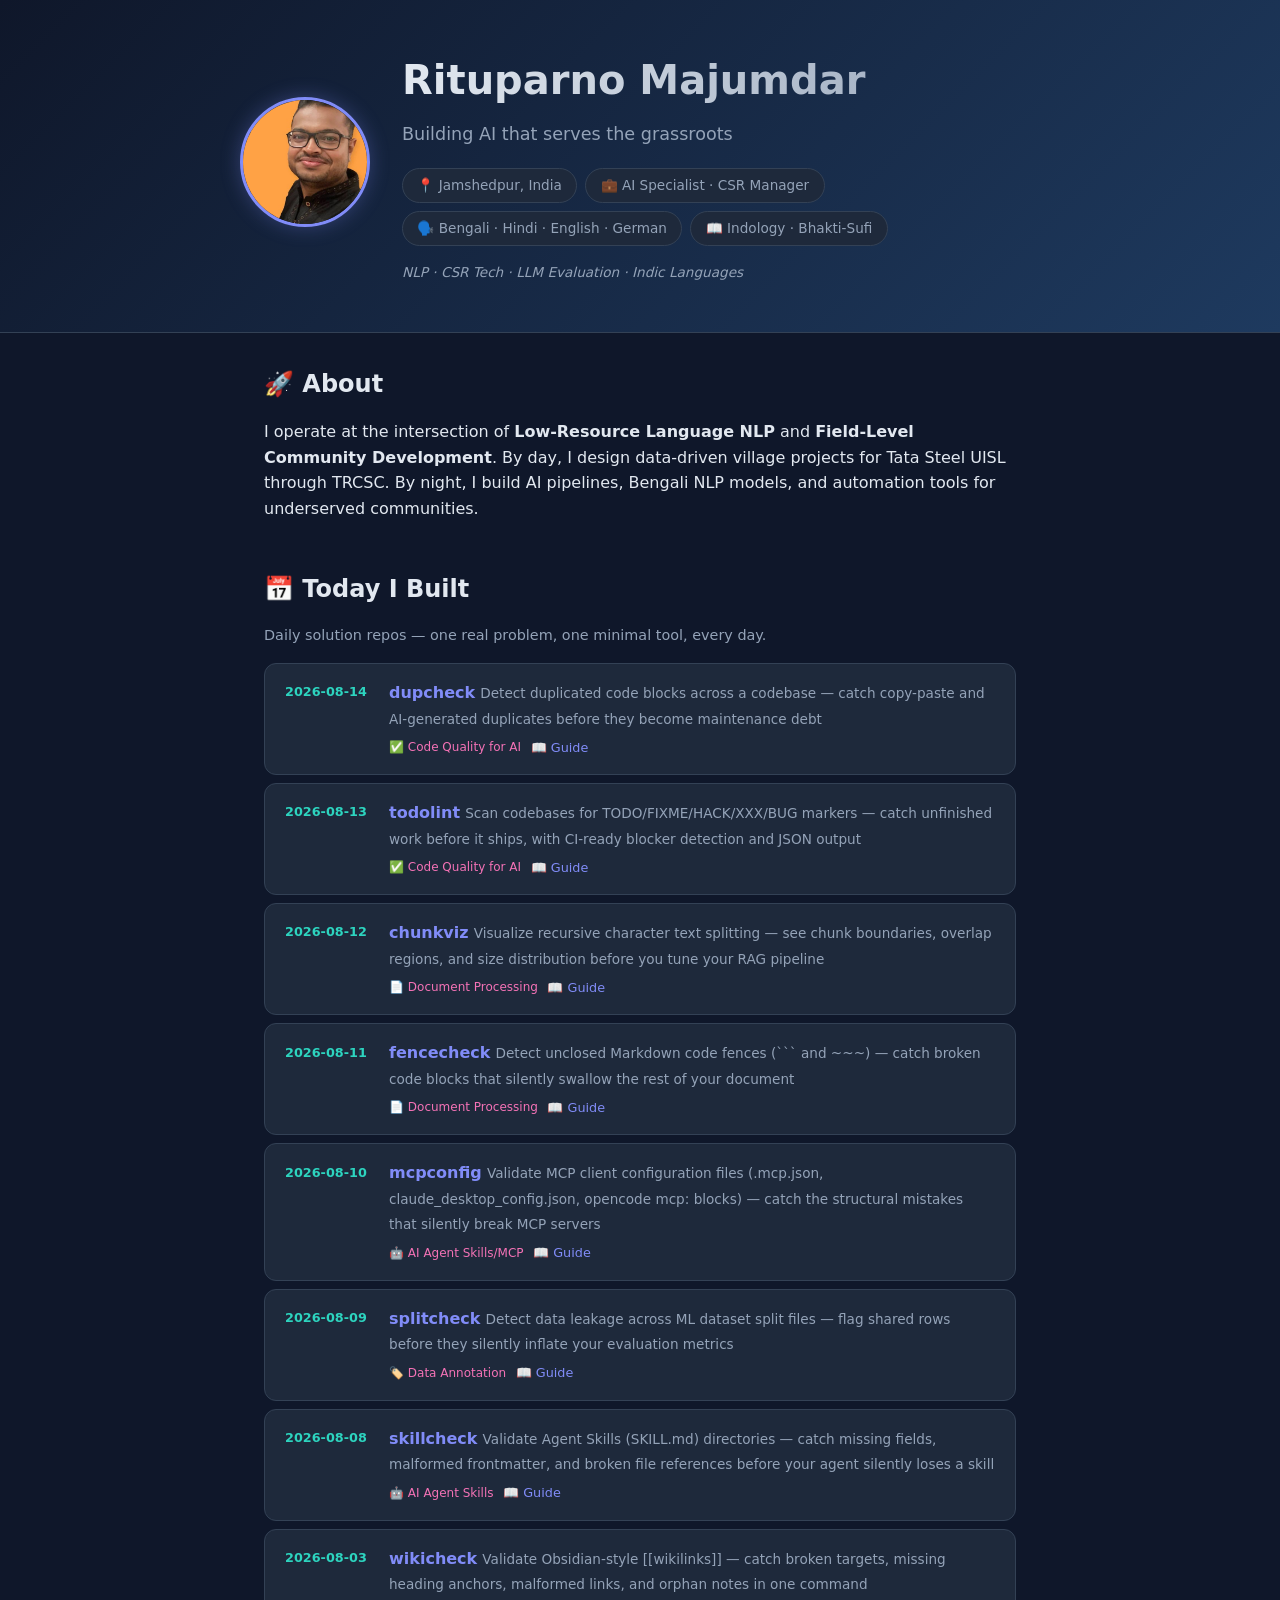
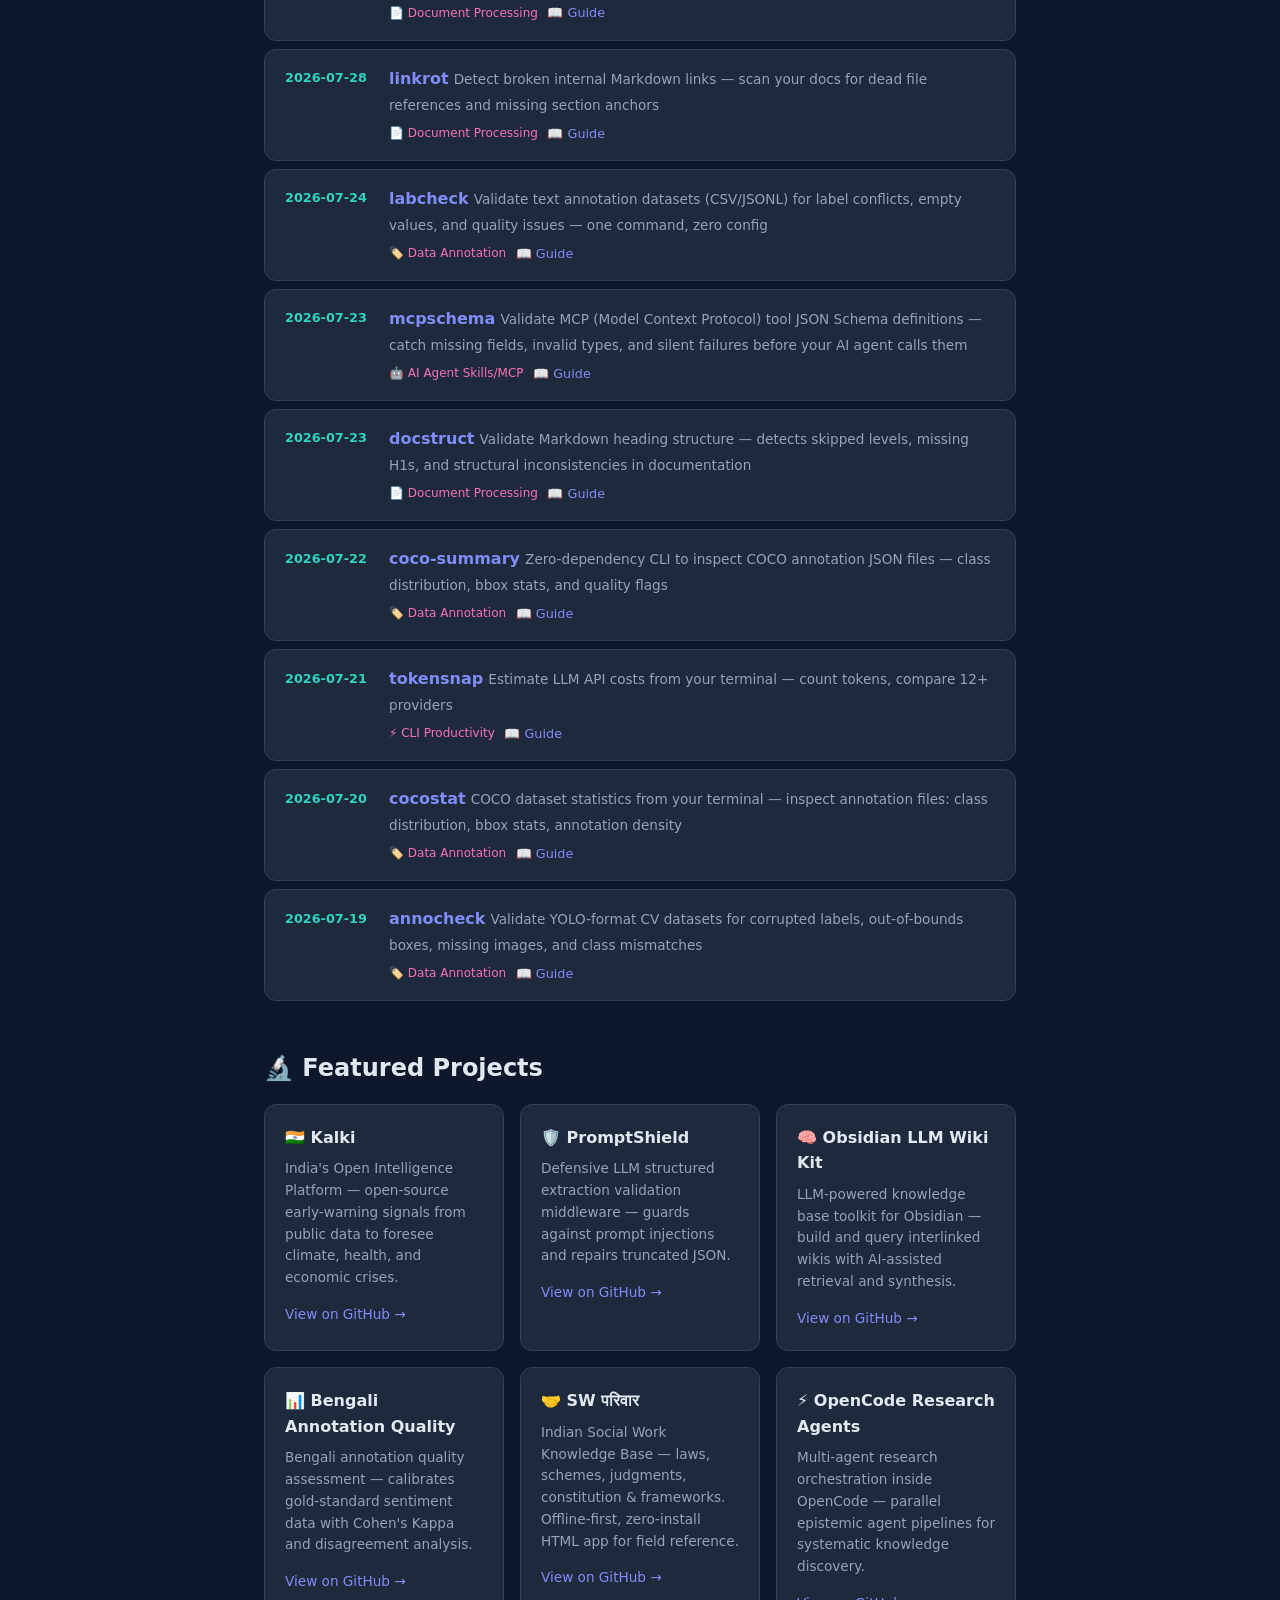
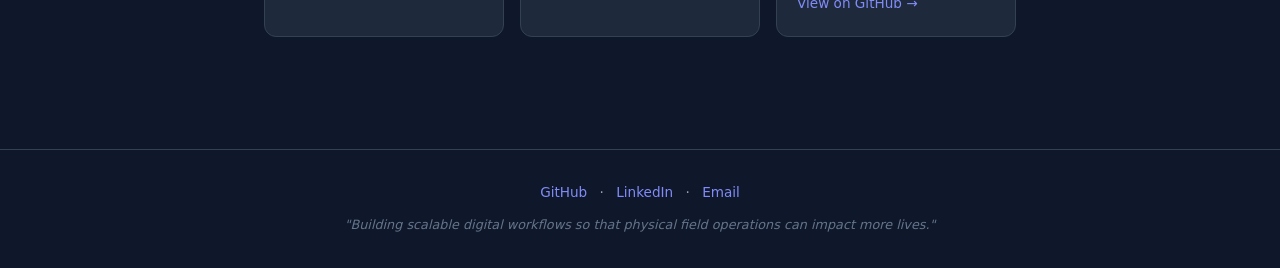
==== index.html @ 68d58a89 "add 2026-08-14 dupcheck build entry + guide" ====
<!DOCTYPE html>
<html lang="en">
<head>
  <meta charset="UTF-8">
  <meta name="viewport" content="width=device-width, initial-scale=1.0">
  <meta name="description" content="Rituparno Majumdar — AI Specialist · CSR Manager · Indologist. Daily build log and project portfolio.">
  <title>Rituparno Majumdar</title>
  <link rel="stylesheet" href="assets/style.css">
  <link rel="icon" href="data:image/svg+xml,<svg xmlns='http://www.w3.org/2000/svg' viewBox='0 0 100 100'><text y='.9em' font-size='90'>🚀</text></svg>">
</head>
<body>
  <header>
    <div class="header-content">
      <div class="header-photo">
        <img src="assets/photo.jpg" alt="Rituparno Majumdar" class="profile-photo">
      </div>
      <div class="header-text">
        <h1>Rituparno Majumdar</h1>
        <p class="tagline">Building AI that serves the grassroots</p>
        <div class="chips">
          <span class="chip">📍 Jamshedpur, India</span>
          <span class="chip">💼 AI Specialist · CSR Manager</span>
          <span class="chip">🗣️ Bengali · Hindi · English · German</span>
          <span class="chip">📖 Indology · Bhakti-Sufi</span>
        </div>
        <div class="domains">
          NLP · CSR Tech · LLM Evaluation · Indic Languages
        </div>
      </div>
    </div>
  </header>

  <main>
    <section id="about">
      <h2>🚀 About</h2>
      <p>
        I operate at the intersection of <strong>Low-Resource Language NLP</strong> and
        <strong>Field-Level Community Development</strong>. By day, I design data-driven
        village projects for Tata Steel UISL through TRCSC. By night, I build AI pipelines,
        Bengali NLP models, and automation tools for underserved communities.
      </p>
    </section>

    <section id="build-log">
      <h2>📅 Today I Built</h2>
      <p class="section-desc">Daily solution repos — one real problem, one minimal tool, every day.</p>
      <div class="build-list">
        <!-- BUILD_ENTRIES_START -->
        <div class="build-item">
          <div class="build-date">2026-08-14</div>
          <div class="build-info">
            <a href="https://github.com/Rituparno-Majumdar/dupcheck" class="build-name" target="_blank" rel="noopener">dupcheck</a>
            <span class="build-desc">Detect duplicated code blocks across a codebase — catch copy-paste and AI-generated duplicates before they become maintenance debt</span>
            <div class="build-links">
              <span class="domain-tag">✅ Code Quality for AI</span>
              <a href="../guides/dupcheck-guide.md" class="guide-link">📖 Guide</a>
            </div>
          </div>
        </div>
        <div class="build-item">
          <div class="build-date">2026-08-13</div>
          <div class="build-info">
            <a href="https://github.com/Rituparno-Majumdar/todolint" class="build-name" target="_blank" rel="noopener">todolint</a>
            <span class="build-desc">Scan codebases for TODO/FIXME/HACK/XXX/BUG markers — catch unfinished work before it ships, with CI-ready blocker detection and JSON output</span>
            <div class="build-links">
              <span class="domain-tag">✅ Code Quality for AI</span>
              <a href="../guides/todolint-guide.md" class="guide-link">📖 Guide</a>
            </div>
          </div>
        </div>
        <div class="build-item">
          <div class="build-date">2026-08-12</div>
          <div class="build-info">
            <a href="https://github.com/Rituparno-Majumdar/chunkviz" class="build-name" target="_blank" rel="noopener">chunkviz</a>
            <span class="build-desc">Visualize recursive character text splitting — see chunk boundaries, overlap regions, and size distribution before you tune your RAG pipeline</span>
            <div class="build-links">
              <span class="domain-tag">📄 Document Processing</span>
              <a href="../guides/chunkviz-guide.md" class="guide-link">📖 Guide</a>
            </div>
          </div>
        </div>
        <div class="build-item">
          <div class="build-date">2026-08-11</div>
          <div class="build-info">
            <a href="https://github.com/Rituparno-Majumdar/fencecheck" class="build-name" target="_blank" rel="noopener">fencecheck</a>
            <span class="build-desc">Detect unclosed Markdown code fences (``` and ~~~) — catch broken code blocks that silently swallow the rest of your document</span>
            <div class="build-links">
              <span class="domain-tag">📄 Document Processing</span>
              <a href="../guides/fencecheck-guide.md" class="guide-link">📖 Guide</a>
            </div>
          </div>
        </div>
        <div class="build-item">
          <div class="build-date">2026-08-10</div>
          <div class="build-info">
            <a href="https://github.com/Rituparno-Majumdar/mcpconfig" class="build-name" target="_blank" rel="noopener">mcpconfig</a>
            <span class="build-desc">Validate MCP client configuration files (.mcp.json, claude_desktop_config.json, opencode mcp: blocks) — catch the structural mistakes that silently break MCP servers</span>
            <div class="build-links">
              <span class="domain-tag">🤖 AI Agent Skills/MCP</span>
              <a href="../guides/mcpconfig-guide.md" class="guide-link">📖 Guide</a>
            </div>
          </div>
        </div>
        <div class="build-item">
          <div class="build-date">2026-08-09</div>
          <div class="build-info">
            <a href="https://github.com/Rituparno-Majumdar/splitcheck" class="build-name" target="_blank" rel="noopener">splitcheck</a>
            <span class="build-desc">Detect data leakage across ML dataset split files — flag shared rows before they silently inflate your evaluation metrics</span>
            <div class="build-links">
              <span class="domain-tag">🏷️ Data Annotation</span>
              <a href="../guides/splitcheck-guide.md" class="guide-link">📖 Guide</a>
            </div>
          </div>
        </div>
        <div class="build-item">
          <div class="build-date">2026-08-08</div>
          <div class="build-info">
            <a href="https://github.com/Rituparno-Majumdar/skillcheck" class="build-name" target="_blank" rel="noopener">skillcheck</a>
            <span class="build-desc">Validate Agent Skills (SKILL.md) directories — catch missing fields, malformed frontmatter, and broken file references before your agent silently loses a skill</span>
            <div class="build-links">
              <span class="domain-tag">🤖 AI Agent Skills</span>
              <a href="../guides/skillcheck-guide.md" class="guide-link">📖 Guide</a>
            </div>
          </div>
        </div>
        <div class="build-item">
          <div class="build-date">2026-08-03</div>
          <div class="build-info">
            <a href="https://github.com/Rituparno-Majumdar/wikicheck" class="build-name" target="_blank" rel="noopener">wikicheck</a>
            <span class="build-desc">Validate Obsidian-style [[wikilinks]] — catch broken targets, missing heading anchors, malformed links, and orphan notes in one command</span>
            <div class="build-links">
              <span class="domain-tag">📄 Document Processing</span>
              <a href="../guides/wikicheck-guide.md" class="guide-link">📖 Guide</a>
            </div>
          </div>
        </div>
        <div class="build-item">
          <div class="build-date">2026-07-28</div>
          <div class="build-info">
            <a href="https://github.com/Rituparno-Majumdar/linkrot" class="build-name" target="_blank" rel="noopener">linkrot</a>
            <span class="build-desc">Detect broken internal Markdown links — scan your docs for dead file references and missing section anchors</span>
            <div class="build-links">
              <span class="domain-tag">📄 Document Processing</span>
              <a href="../guides/linkrot-guide.md" class="guide-link">📖 Guide</a>
            </div>
          </div>
        </div>
        <div class="build-item">
          <div class="build-date">2026-07-24</div>
          <div class="build-info">
            <a href="https://github.com/Rituparno-Majumdar/labcheck" class="build-name" target="_blank" rel="noopener">labcheck</a>
            <span class="build-desc">Validate text annotation datasets (CSV/JSONL) for label conflicts, empty values, and quality issues — one command, zero config</span>
            <div class="build-links">
              <span class="domain-tag">🏷️ Data Annotation</span>
              <a href="../guides/labcheck-guide.md" class="guide-link">📖 Guide</a>
            </div>
          </div>
        </div>
        <div class="build-item">
          <div class="build-date">2026-07-23</div>
          <div class="build-info">
            <a href="https://github.com/Rituparno-Majumdar/mcpschema" class="build-name" target="_blank" rel="noopener">mcpschema</a>
            <span class="build-desc">Validate MCP (Model Context Protocol) tool JSON Schema definitions — catch missing fields, invalid types, and silent failures before your AI agent calls them</span>
            <div class="build-links">
              <span class="domain-tag">🤖 AI Agent Skills/MCP</span>
              <a href="../guides/mcpschema-guide.md" class="guide-link">📖 Guide</a>
            </div>
          </div>
        </div>
        <div class="build-item">
          <div class="build-date">2026-07-23</div>
          <div class="build-info">
            <a href="https://github.com/Rituparno-Majumdar/docstruct" class="build-name" target="_blank" rel="noopener">docstruct</a>
            <span class="build-desc">Validate Markdown heading structure — detects skipped levels, missing H1s, and structural inconsistencies in documentation</span>
            <div class="build-links">
              <span class="domain-tag">📄 Document Processing</span>
              <a href="../guides/docstruct-guide.md" class="guide-link">📖 Guide</a>
            </div>
          </div>
        </div>
        <div class="build-item">
          <div class="build-date">2026-07-22</div>
          <div class="build-info">
            <a href="https://github.com/Rituparno-Majumdar/coco-summary" class="build-name" target="_blank" rel="noopener">coco-summary</a>
            <span class="build-desc">Zero-dependency CLI to inspect COCO annotation JSON files — class distribution, bbox stats, and quality flags</span>
            <div class="build-links">
              <span class="domain-tag">🏷️ Data Annotation</span>
              <a href="../guides/coco-summary-guide.md" class="guide-link">📖 Guide</a>
            </div>
          </div>
        </div>
        <div class="build-item">
          <div class="build-date">2026-07-21</div>
          <div class="build-info">
            <a href="https://github.com/Rituparno-Majumdar/tokensnap" class="build-name" target="_blank" rel="noopener">tokensnap</a>
            <span class="build-desc">Estimate LLM API costs from your terminal — count tokens, compare 12+ providers</span>
            <div class="build-links">
              <span class="domain-tag">⚡ CLI Productivity</span>
              <a href="../guides/tokensnap-guide.md" class="guide-link">📖 Guide</a>
            </div>
          </div>
        </div>
        <div class="build-item">
          <div class="build-date">2026-07-20</div>
          <div class="build-info">
            <a href="https://github.com/Rituparno-Majumdar/cocostat" class="build-name" target="_blank" rel="noopener">cocostat</a>
            <span class="build-desc">COCO dataset statistics from your terminal — inspect annotation files: class distribution, bbox stats, annotation density</span>
            <div class="build-links">
              <span class="domain-tag">🏷️ Data Annotation</span>
              <a href="../guides/cocostat-guide.md" class="guide-link">📖 Guide</a>
            </div>
          </div>
        </div>
        <div class="build-item">
          <div class="build-date">2026-07-19</div>
          <div class="build-info">
            <a href="https://github.com/Rituparno-Majumdar/annocheck" class="build-name" target="_blank" rel="noopener">annocheck</a>
            <span class="build-desc">Validate YOLO-format CV datasets for corrupted labels, out-of-bounds boxes, missing images, and class mismatches</span>
            <div class="build-links">
              <span class="domain-tag">🏷️ Data Annotation</span>
              <a href="../guides/annocheck-guide.md" class="guide-link">📖 Guide</a>
            </div>
          </div>
        </div>
        <!-- BUILD_ENTRIES_END -->
      </div>
    </section>

    <section id="featured">
      <h2>🔬 Featured Projects</h2>
      <div class="project-grid">
        <div class="project-card">
          <h3>🇮🇳 Kalki</h3>
          <p>India's Open Intelligence Platform — open-source early-warning signals from public data to foresee climate, health, and economic crises.</p>
          <a href="https://github.com/Rituparno-Majumdar/kalki" target="_blank">View on GitHub →</a>
        </div>
        <div class="project-card">
          <h3>🛡️ PromptShield</h3>
          <p>Defensive LLM structured extraction validation middleware — guards against prompt injections and repairs truncated JSON.</p>
          <a href="https://github.com/Rituparno-Majumdar/promptshield" target="_blank">View on GitHub →</a>
        </div>
        <div class="project-card">
          <h3>🧠 Obsidian LLM Wiki Kit</h3>
          <p>LLM-powered knowledge base toolkit for Obsidian — build and query interlinked wikis with AI-assisted retrieval and synthesis.</p>
          <a href="https://github.com/Rituparno-Majumdar/obsidian-llm-wiki-kit" target="_blank">View on GitHub →</a>
        </div>
        <div class="project-card">
          <h3>📊 Bengali Annotation Quality</h3>
          <p>Bengali annotation quality assessment — calibrates gold-standard sentiment data with Cohen's Kappa and disagreement analysis.</p>
          <a href="https://github.com/Rituparno-Majumdar/bengali-annotation-quality" target="_blank">View on GitHub →</a>
        </div>
        <div class="project-card">
          <h3>🤝 SW परिवार</h3>
          <p>Indian Social Work Knowledge Base — laws, schemes, judgments, constitution & frameworks. Offline-first, zero-install HTML app for field reference.</p>
          <a href="https://github.com/Rituparno-Majumdar/sw-parivar" target="_blank">View on GitHub →</a>
        </div>
        <div class="project-card">
          <h3>⚡ OpenCode Research Agents</h3>
          <p>Multi-agent research orchestration inside OpenCode — parallel epistemic agent pipelines for systematic knowledge discovery.</p>
          <a href="https://github.com/Rituparno-Majumdar/opencode-research-agents" target="_blank">View on GitHub →</a>
        </div>
      </div>
    </section>
  </main>

  <footer>
    <p>
      <a href="https://github.com/Rituparno-Majumdar">GitHub</a> ·
      <a href="https://linkedin.com/in/rituparno">LinkedIn</a> ·
      <a href="mailto:majumdarrituparno@gmail.com">Email</a>
    </p>
    <p class="footer-quote"><em>"Building scalable digital workflows so that physical field operations can impact more lives."</em></p>
  </footer>
</body>
</html>
---- assets/style.css ----
/* ── Reset & Base ── */
*, *::before, *::after { box-sizing: border-box; margin: 0; padding: 0; }

:root {
  --bg: #0f172a;
  --surface: #1e293b;
  --surface-hover: #263548;
  --border: #334155;
  --text: #e2e8f0;
  --text-muted: #94a3b8;
  --accent: #818cf8;
  --accent2: #2dd4bf;
  --accent3: #f472b6;
  --radius: 12px;
}

html { scroll-behavior: smooth; }
body {
  font-family: -apple-system, BlinkMacSystemFont, 'Segoe UI', system-ui, sans-serif;
  background: var(--bg);
  color: var(--text);
  line-height: 1.6;
  min-height: 100vh;
}

a { color: var(--accent); text-decoration: none; }
a:hover { color: var(--accent2); }

/* ── Header ── */
header {
  background: linear-gradient(135deg, #0f172a 0%, #1e3a5f 100%);
  border-bottom: 1px solid var(--border);
  padding: 3rem 1.5rem;
}
.header-content {
  max-width: 800px;
  margin: 0 auto;
  display: flex;
  align-items: center;
  gap: 2rem;
}
.header-photo { flex-shrink: 0; }
.profile-photo {
  width: 130px;
  height: 130px;
  border-radius: 50%;
  object-fit: cover;
  border: 3px solid var(--accent);
  box-shadow: 0 0 20px rgba(129, 140, 248, 0.3);
}
.header-text { flex: 1; }
header h1 {
  font-size: 2.5rem;
  font-weight: 700;
  background: linear-gradient(90deg, #e2e8f0, #94a3b8);
  -webkit-background-clip: text;
  -webkit-text-fill-color: transparent;
  background-clip: text;
  margin-bottom: 0.5rem;
}
.tagline { font-size: 1.1rem; color: var(--text-muted); margin-bottom: 1.25rem; }

.chips { display: flex; flex-wrap: wrap; gap: 0.5rem; margin-bottom: 1rem; }
.chip {
  background: var(--surface);
  border: 1px solid var(--border);
  border-radius: 999px;
  padding: 0.35rem 0.9rem;
  font-size: 0.85rem;
  color: var(--text-muted);
}
.domains {
  font-size: 0.85rem;
  color: var(--text-muted);
  font-style: italic;
}

/* ── Main ── */
main { max-width: 800px; margin: 0 auto; padding: 2rem 1.5rem 4rem; }

section { margin-bottom: 3rem; }
section h2 { font-size: 1.5rem; margin-bottom: 1rem; }

.section-desc { color: var(--text-muted); font-size: 0.9rem; margin-bottom: 1rem; }

/* ── Build Log ── */
.build-list { display: flex; flex-direction: column; gap: 0.5rem; }

.build-item {
  display: flex;
  gap: 1rem;
  padding: 1rem 1.25rem;
  background: var(--surface);
  border: 1px solid var(--border);
  border-radius: var(--radius);
  transition: border-color 0.2s, background 0.2s;
}
.build-item:hover { border-color: var(--accent); background: var(--surface-hover); }

.build-date {
  min-width: 5.5rem;
  font-size: 0.8rem;
  font-weight: 600;
  color: var(--accent2);
  padding-top: 0.15rem;
}
.build-info { flex: 1; }
.build-name { font-size: 1rem; font-weight: 600; }
.build-desc { font-size: 0.85rem; color: var(--text-muted); margin-top: 0.15rem; }
.build-links { margin-top: 0.4rem; display: flex; gap: 0.6rem; align-items: center; }
.domain-tag { font-size: 0.75rem; color: var(--accent3); }
.guide-link { font-size: 0.8rem; color: var(--accent); }
.guide-link:hover { color: var(--accent2); }

/* ── Featured Projects ── */
.project-grid {
  display: grid;
  grid-template-columns: repeat(auto-fill, minmax(220px, 1fr));
  gap: 1rem;
}
.project-card {
  background: var(--surface);
  border: 1px solid var(--border);
  border-radius: var(--radius);
  padding: 1.25rem;
  transition: border-color 0.2s, transform 0.2s;
}
.project-card:hover { border-color: var(--accent); transform: translateY(-2px); }
.project-card h3 { font-size: 1rem; margin-bottom: 0.5rem; }
.project-card p { font-size: 0.85rem; color: var(--text-muted); margin-bottom: 0.75rem; }
.project-card a { font-size: 0.85rem; font-weight: 500; }

/* ── Footer ── */
footer {
  text-align: center;
  padding: 2rem 1.5rem;
  border-top: 1px solid var(--border);
  color: var(--text-muted);
  font-size: 0.85rem;
}
footer a { margin: 0 0.5rem; }
.footer-quote { margin-top: 0.75rem; font-size: 0.8rem; color: #64748b; }

/* ── Responsive ── */
@media (max-width: 600px) {
  header { padding: 2rem 1rem; }
  .header-content { flex-direction: column; text-align: center; gap: 1rem; }
  .profile-photo { width: 100px; height: 100px; }
  header h1 { font-size: 1.75rem; }
  .chips { justify-content: center; }
  .build-item { flex-direction: column; gap: 0.25rem; }
  .build-date { min-width: unset; }
}
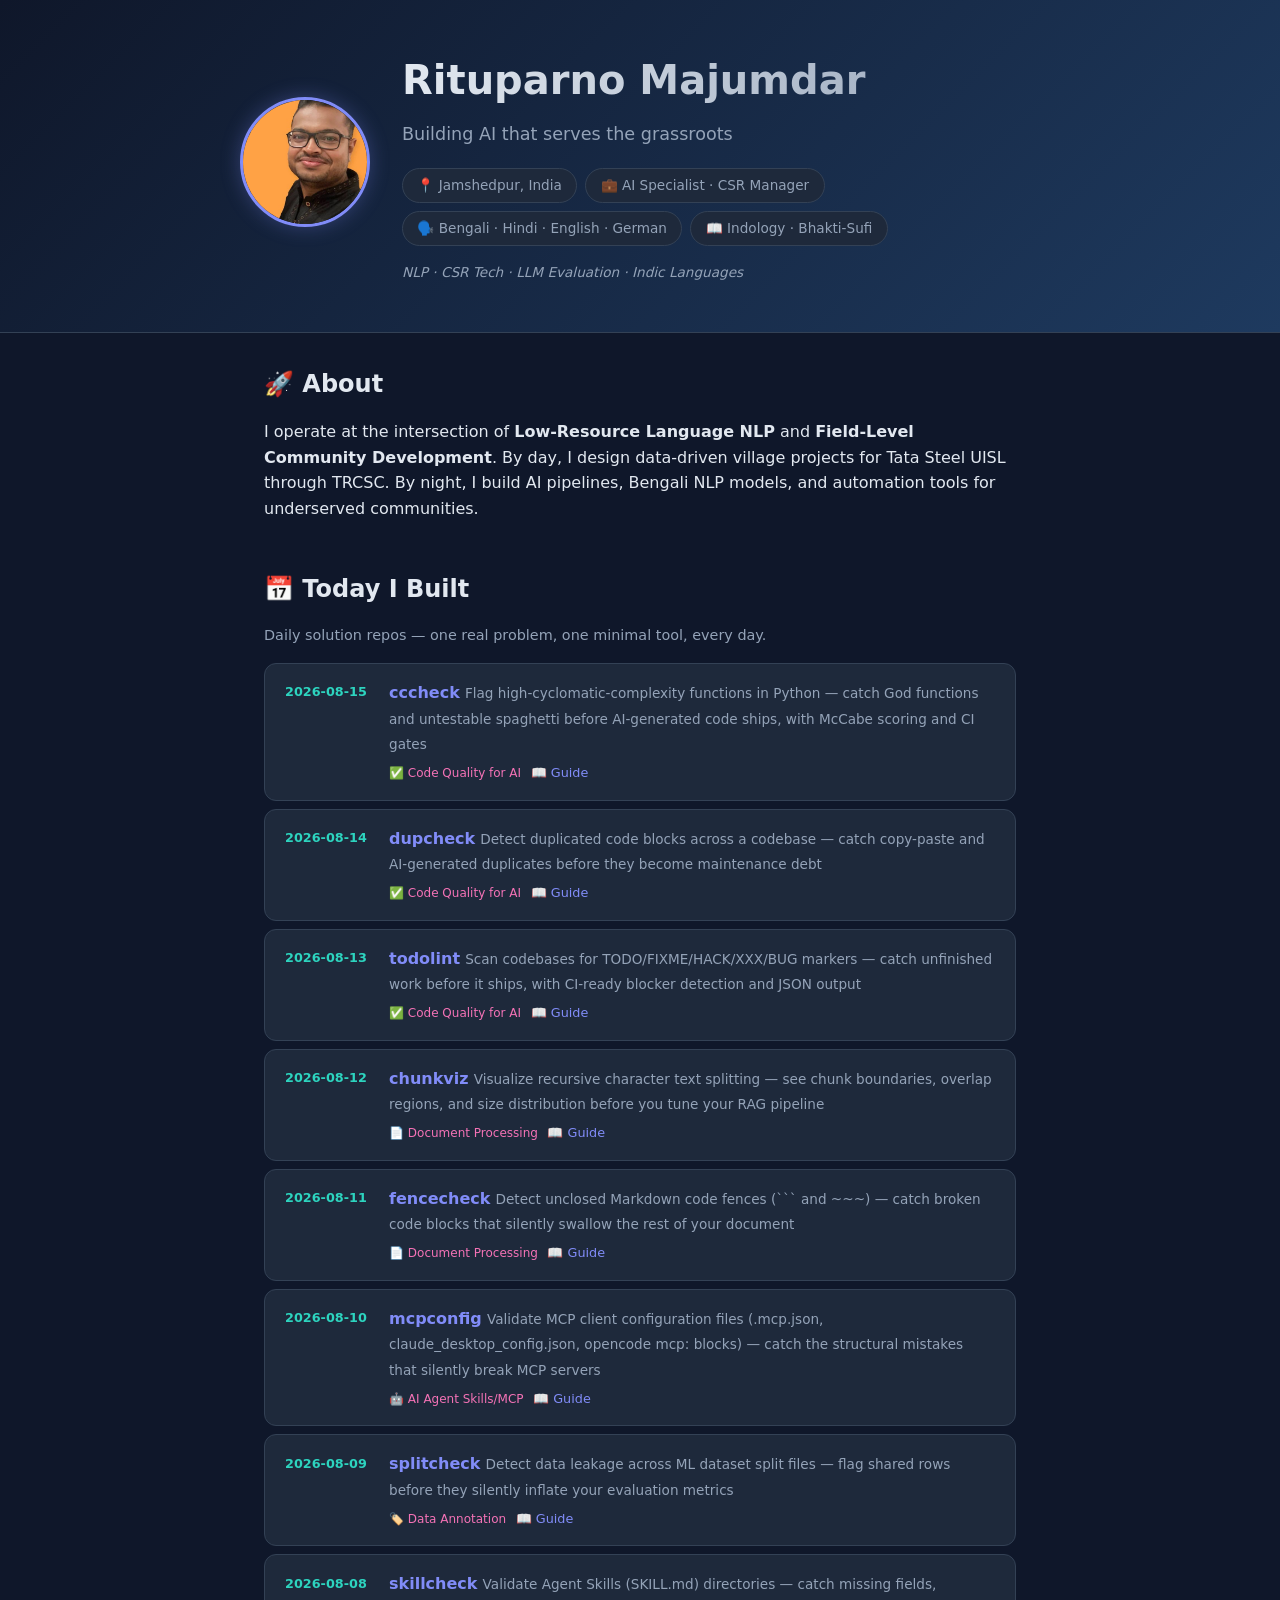
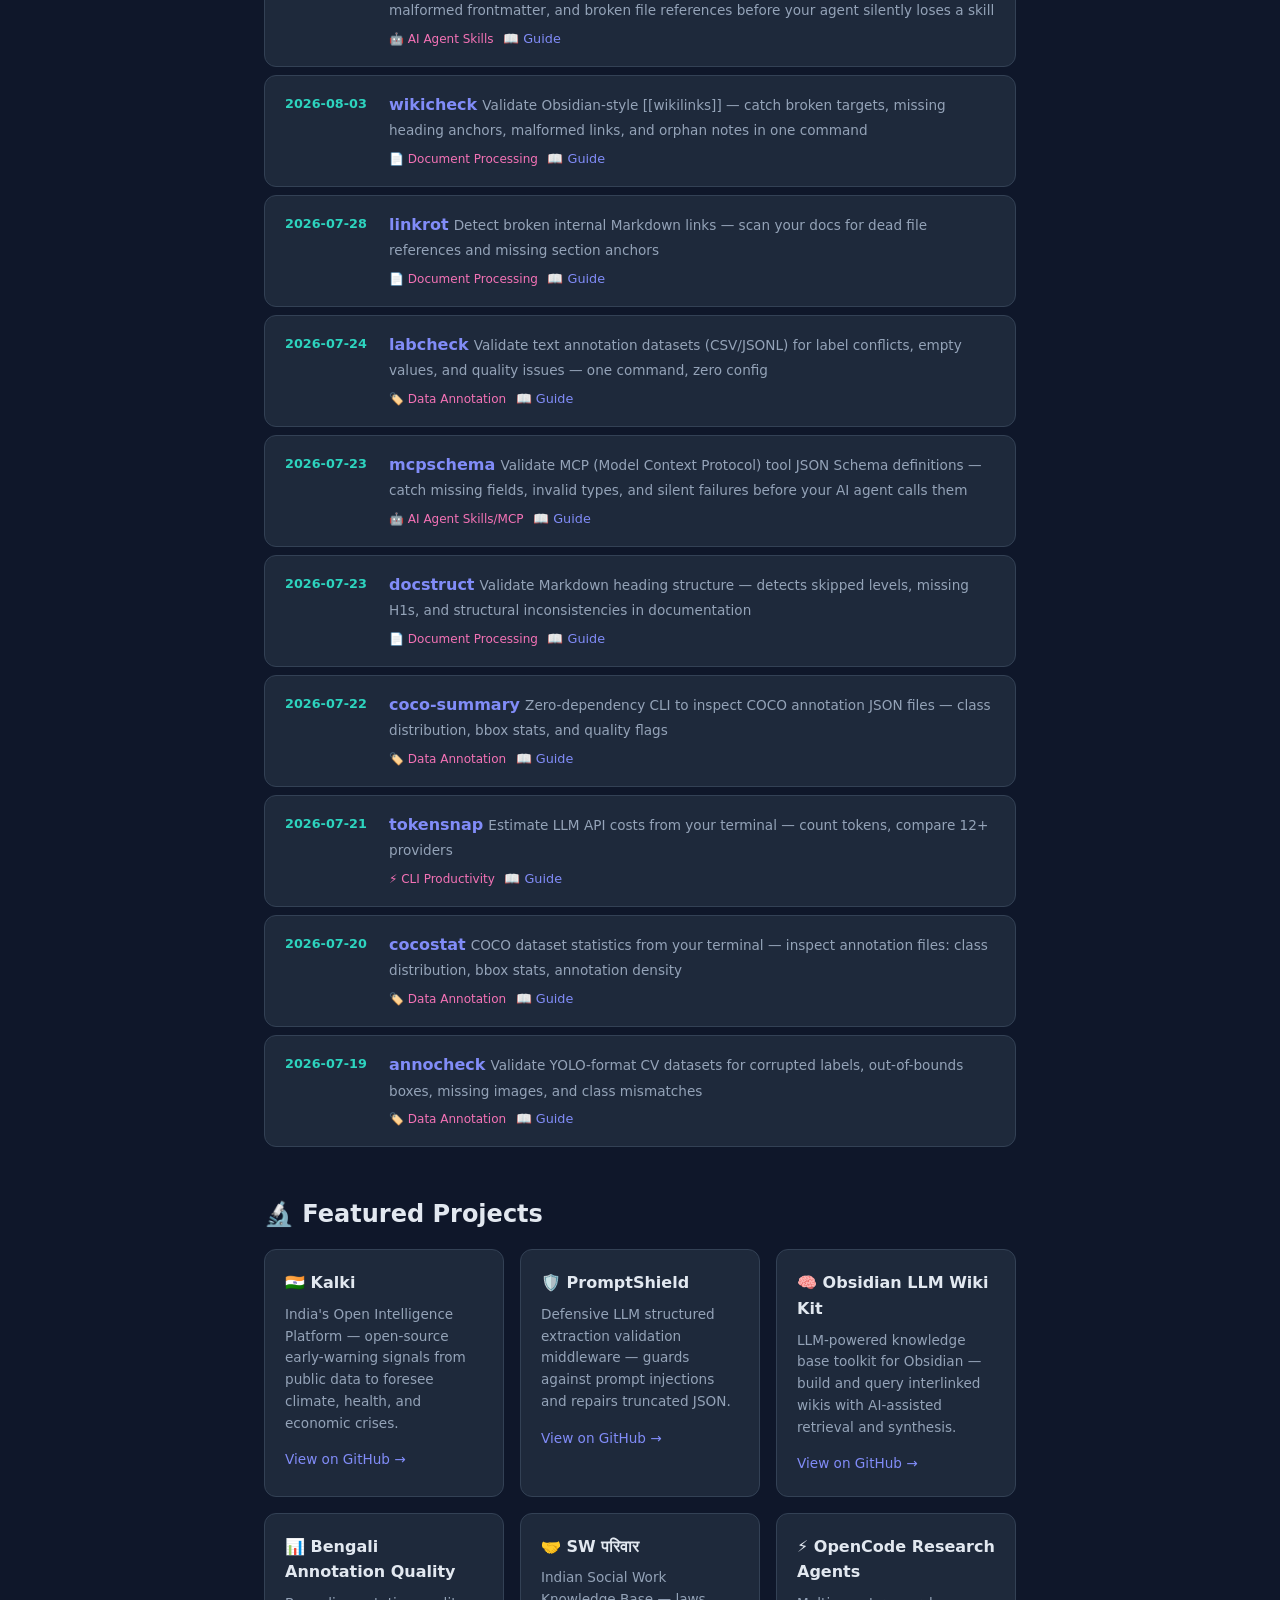
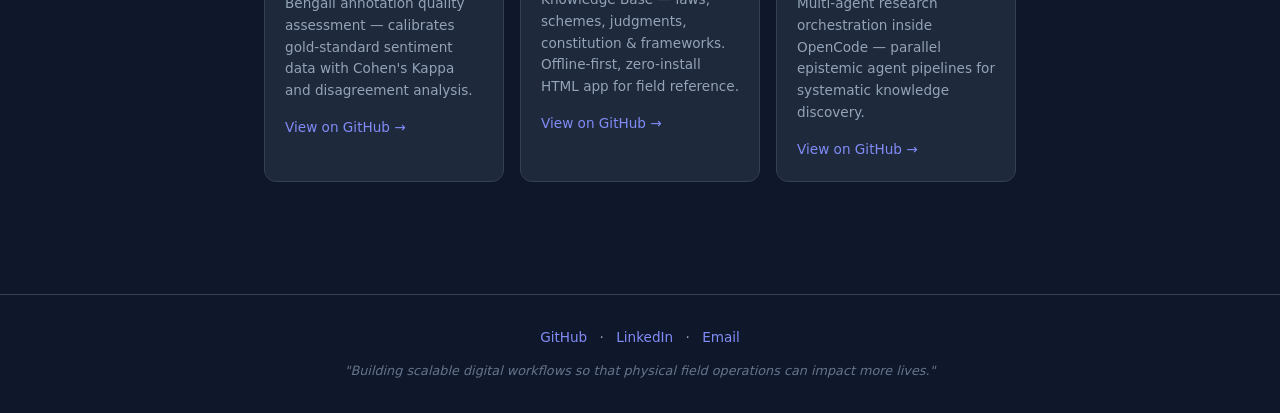
==== commit f5dc334b: "cccheck: add build entry + guide (2026-08-15 daily build)" ====
--- a/index.html
+++ b/index.html
@@ -47,6 +47,17 @@
       <div class="build-list">
         <!-- BUILD_ENTRIES_START -->
         <div class="build-item">
+          <div class="build-date">2026-08-15</div>
+          <div class="build-info">
+            <a href="https://github.com/Rituparno-Majumdar/cccheck" class="build-name" target="_blank" rel="noopener">cccheck</a>
+            <span class="build-desc">Flag high-cyclomatic-complexity functions in Python — catch God functions and untestable spaghetti before AI-generated code ships, with McCabe scoring and CI gates</span>
+            <div class="build-links">
+              <span class="domain-tag">✅ Code Quality for AI</span>
+              <a href="../guides/cccheck-guide.md" class="guide-link">📖 Guide</a>
+            </div>
+          </div>
+        </div>
+        <div class="build-item">
           <div class="build-date">2026-08-14</div>
           <div class="build-info">
             <a href="https://github.com/Rituparno-Majumdar/dupcheck" class="build-name" target="_blank" rel="noopener">dupcheck</a>
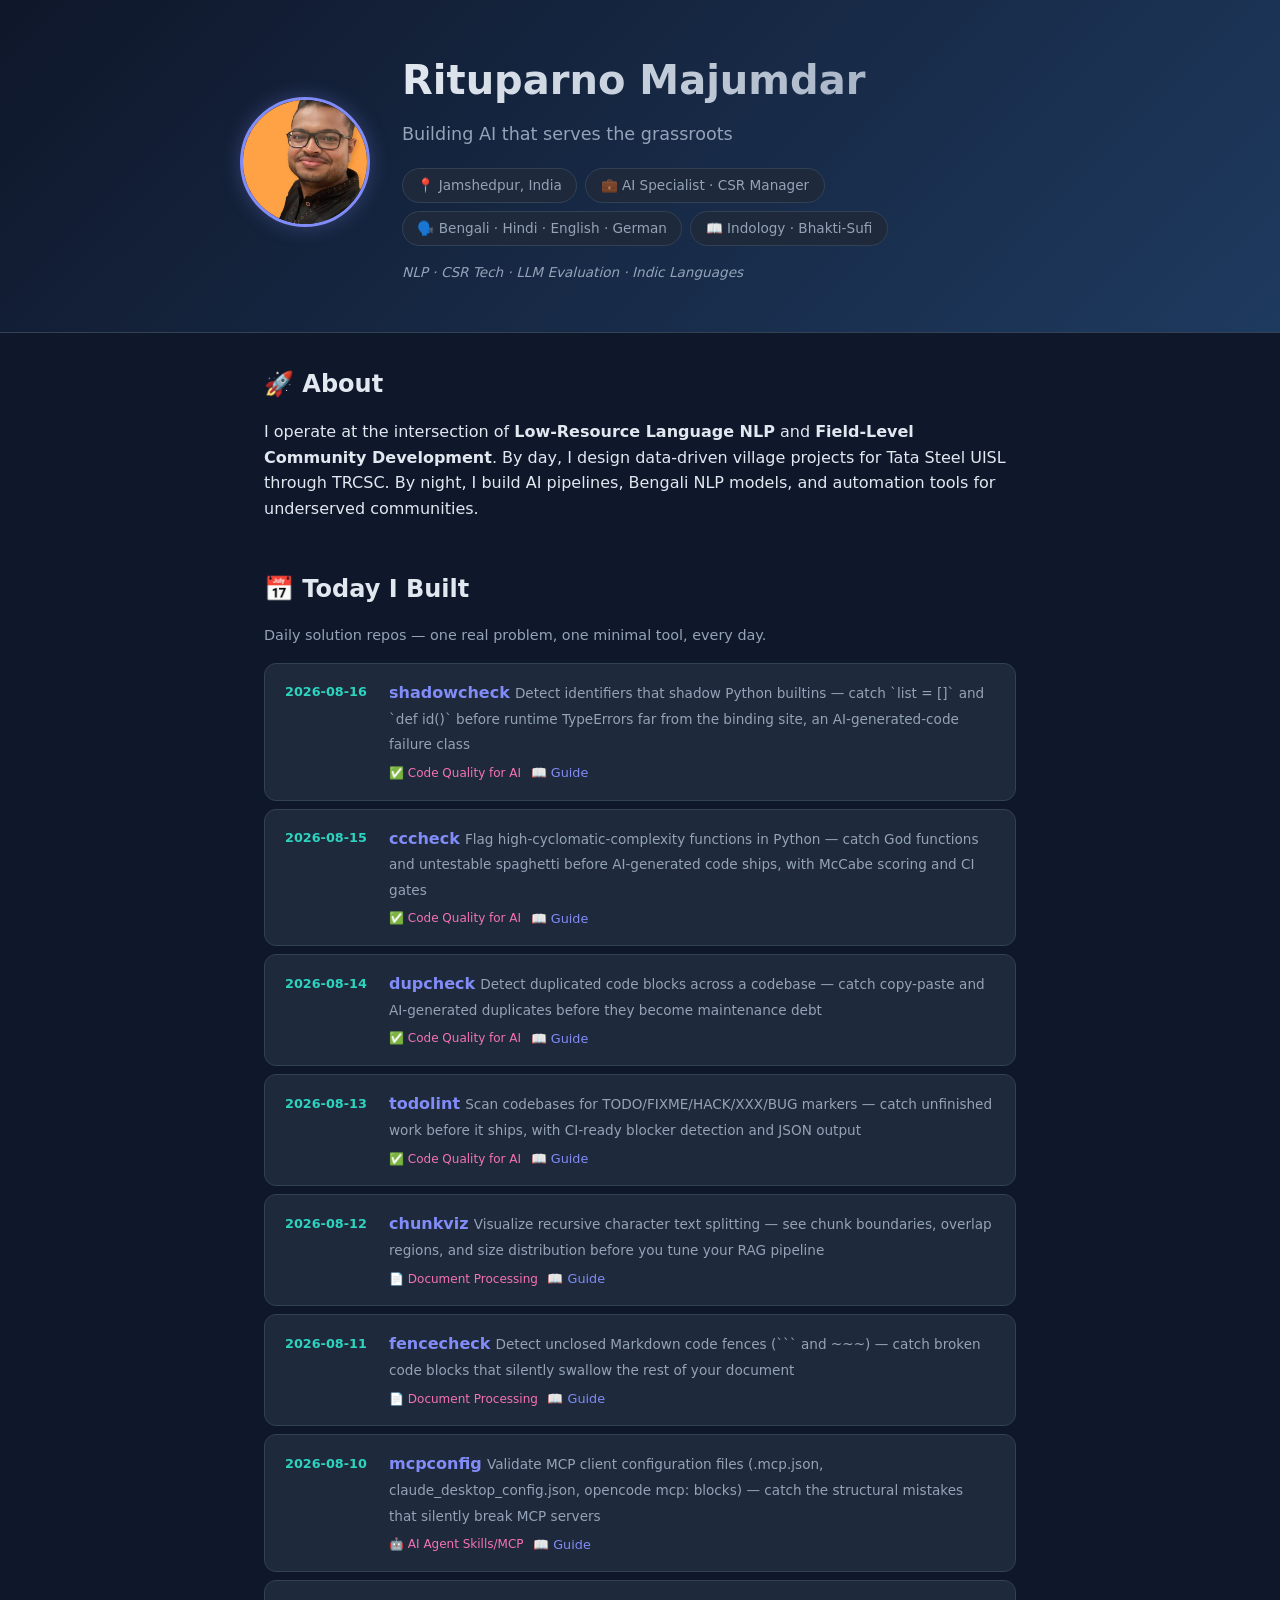
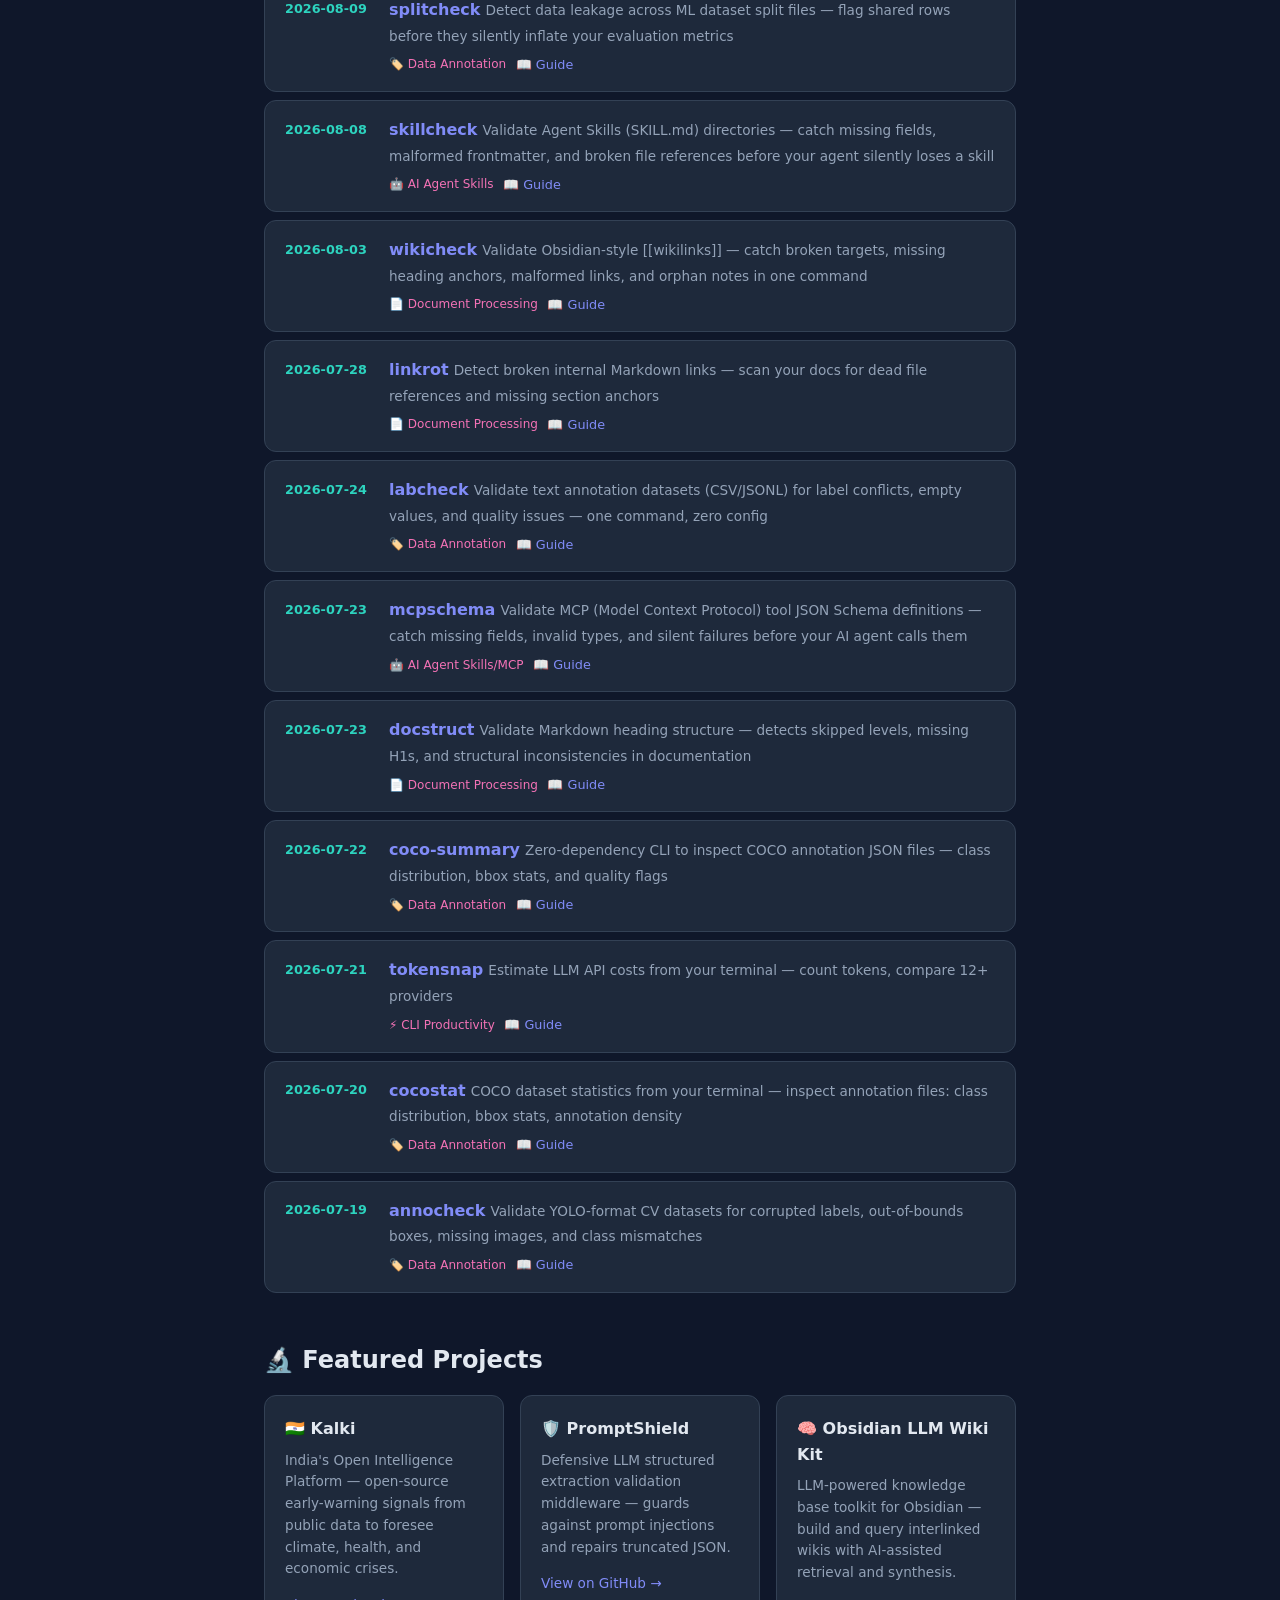
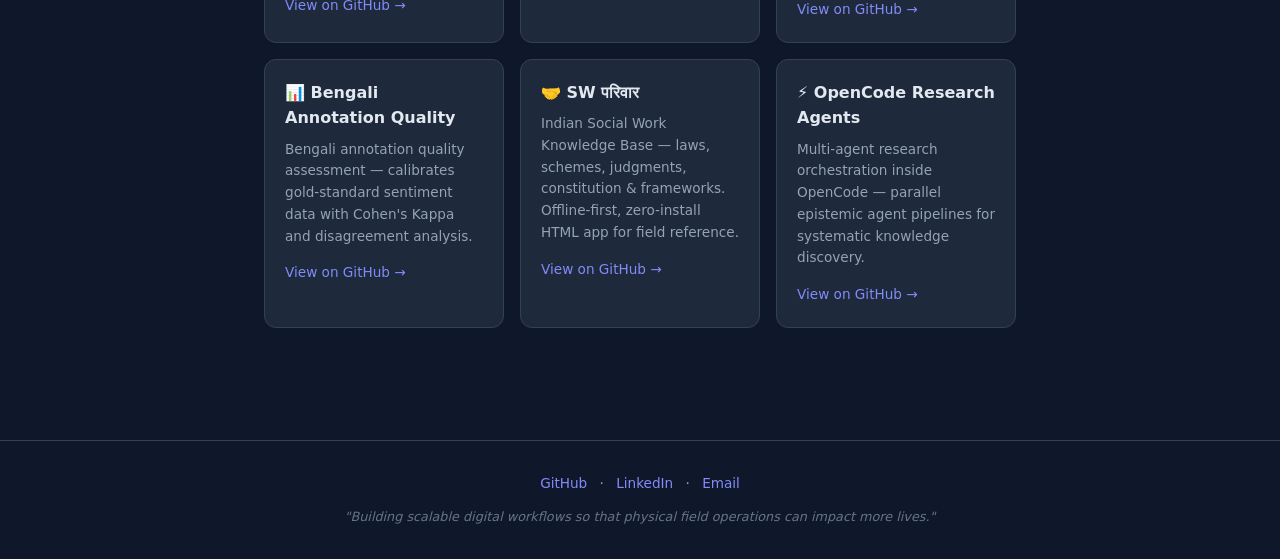
==== commit 4ca5c58d: "Add shadowcheck build entry (2026-08-16)" ====
--- a/index.html
+++ b/index.html
@@ -47,6 +47,17 @@
       <div class="build-list">
         <!-- BUILD_ENTRIES_START -->
         <div class="build-item">
+          <div class="build-date">2026-08-16</div>
+          <div class="build-info">
+            <a href="https://github.com/Rituparno-Majumdar/shadowcheck" class="build-name" target="_blank" rel="noopener">shadowcheck</a>
+            <span class="build-desc">Detect identifiers that shadow Python builtins — catch `list = []` and `def id()` before runtime TypeErrors far from the binding site, an AI-generated-code failure class</span>
+            <div class="build-links">
+              <span class="domain-tag">✅ Code Quality for AI</span>
+              <a href="../guides/shadowcheck-guide.md" class="guide-link">📖 Guide</a>
+            </div>
+          </div>
+        </div>
+        <div class="build-item">
           <div class="build-date">2026-08-15</div>
           <div class="build-info">
             <a href="https://github.com/Rituparno-Majumdar/cccheck" class="build-name" target="_blank" rel="noopener">cccheck</a>
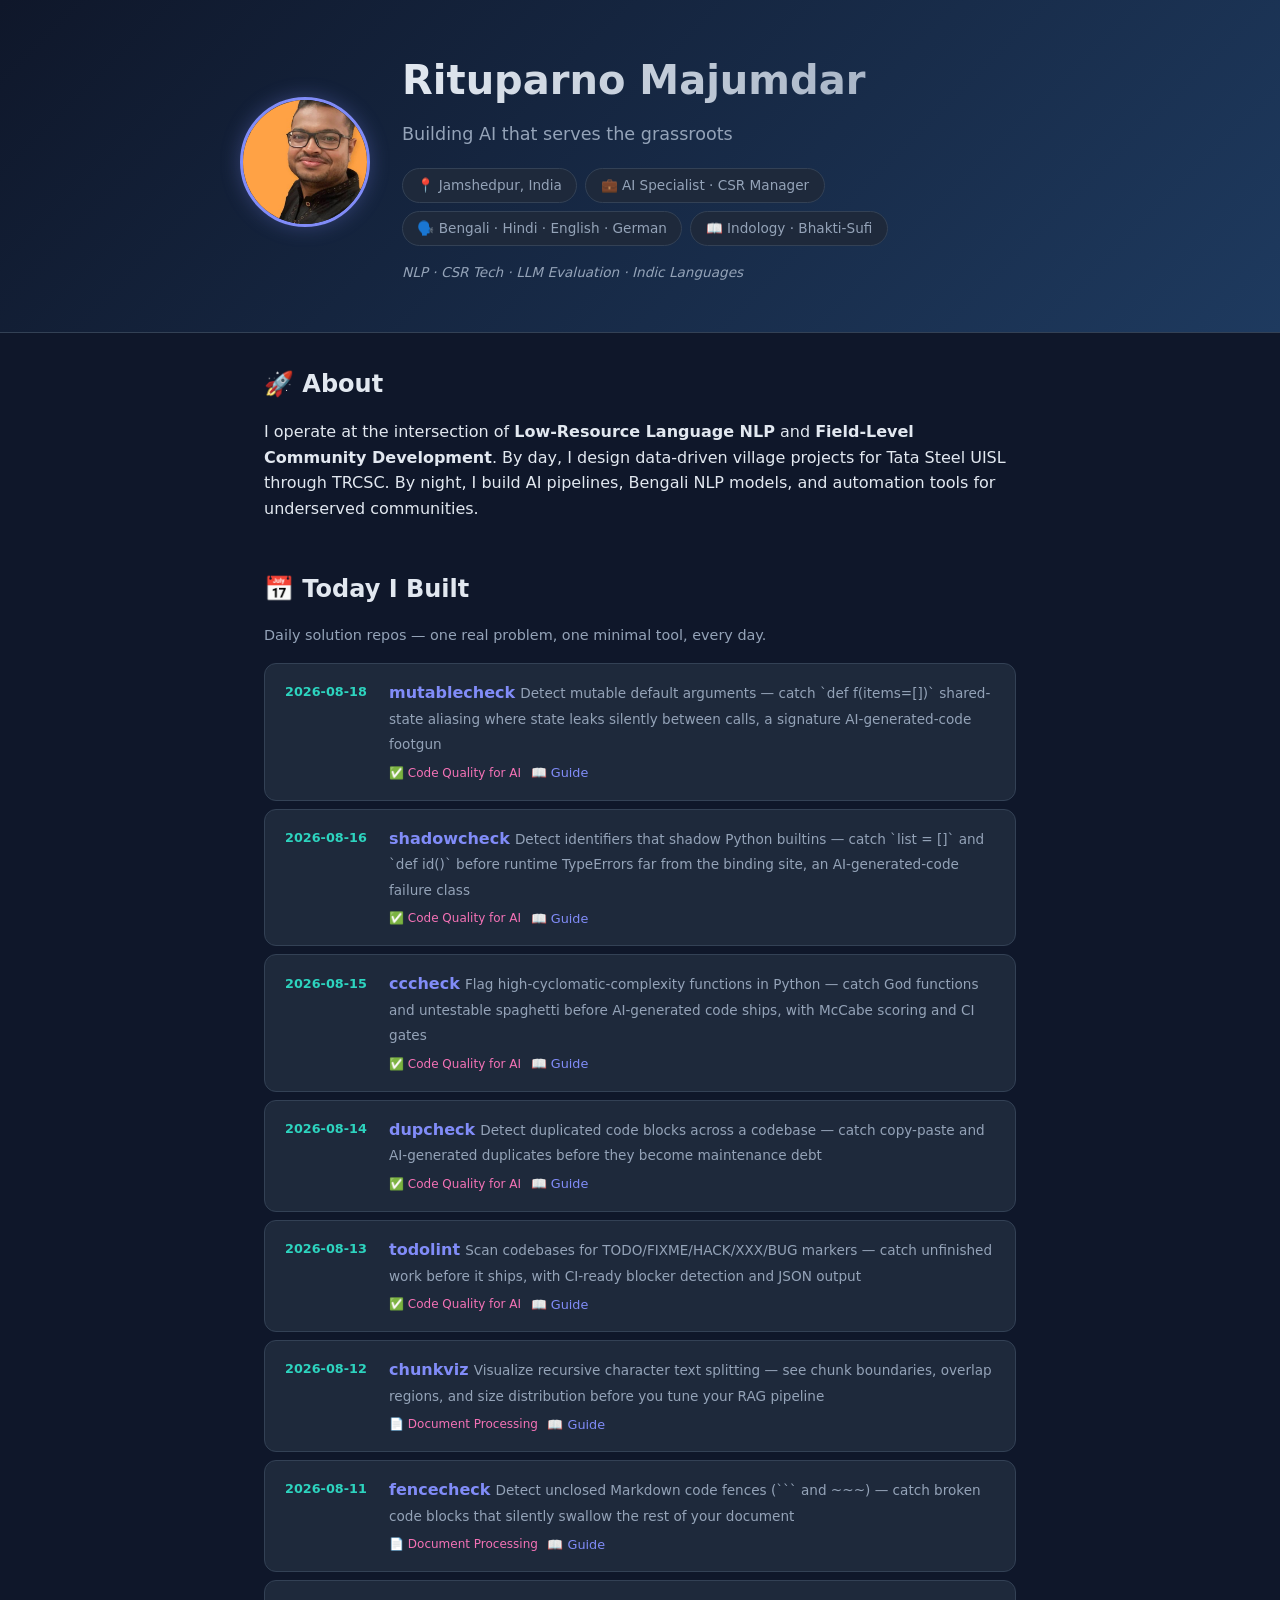
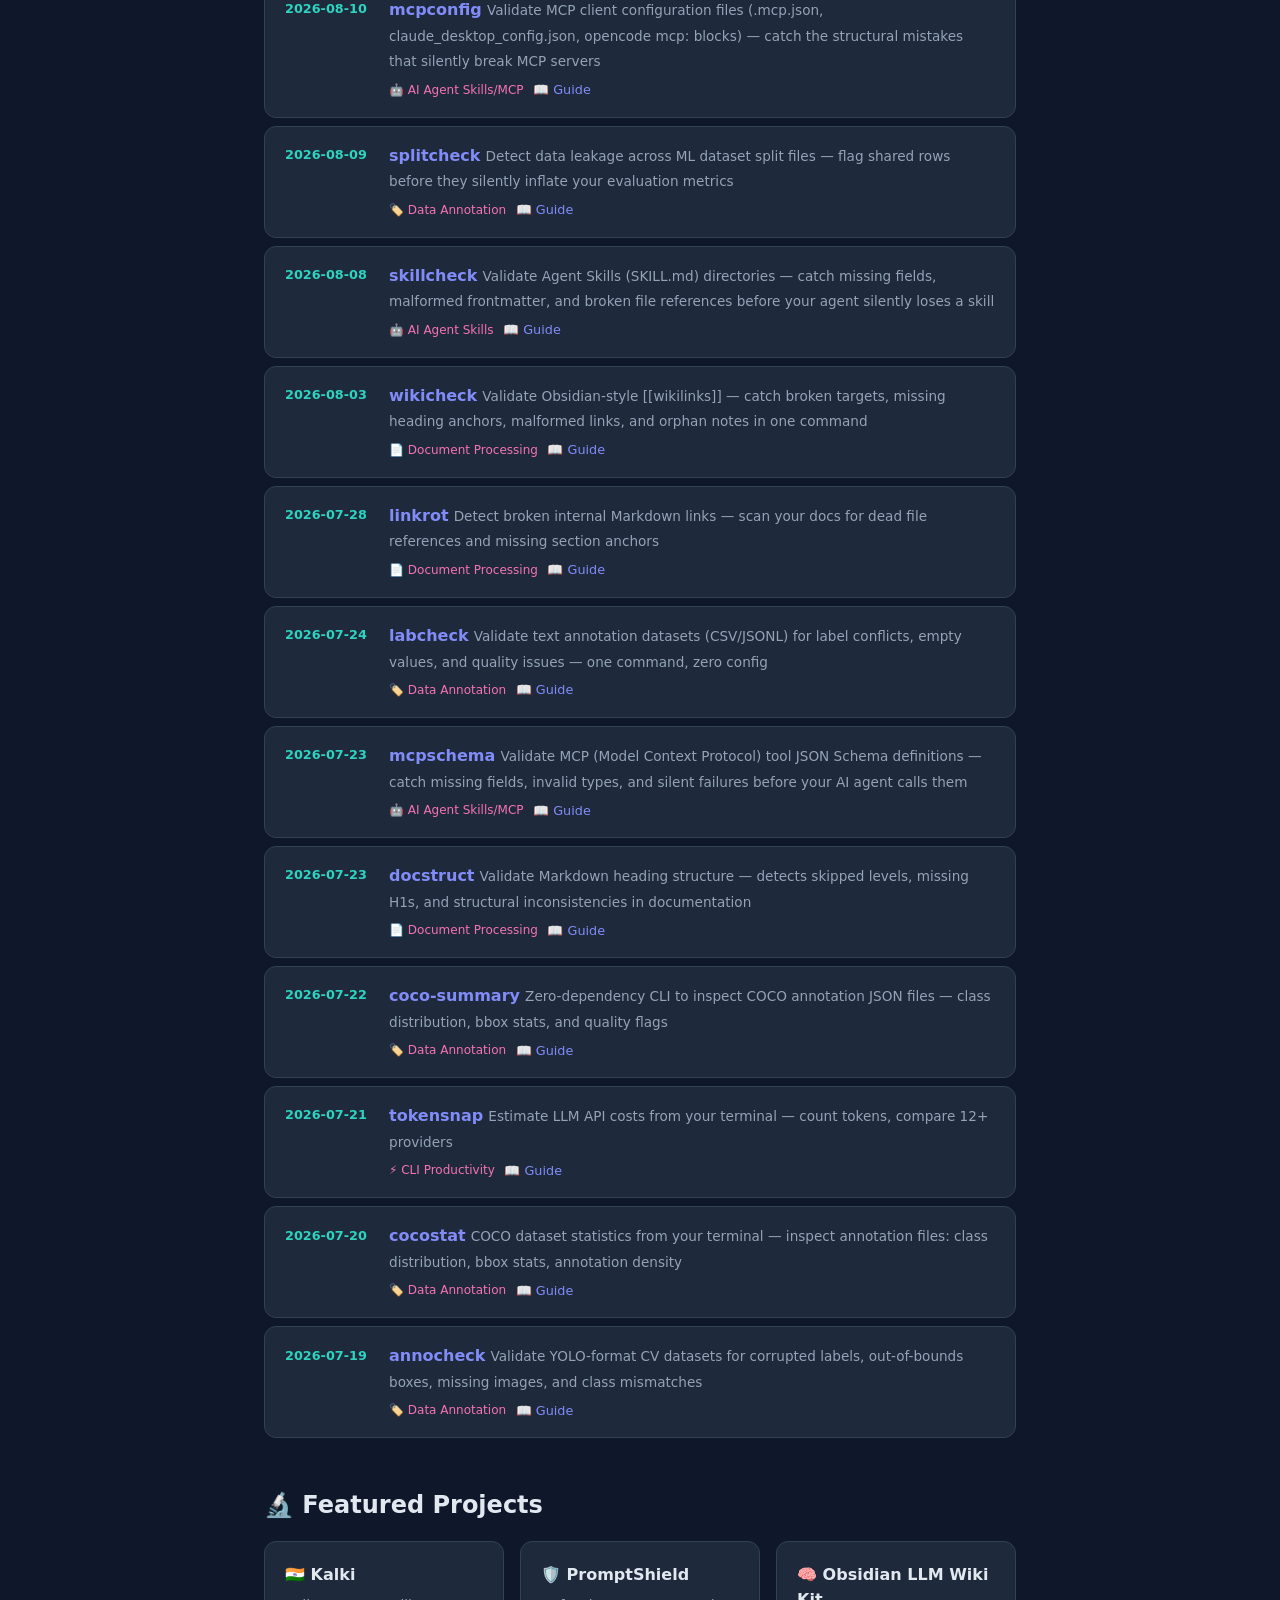
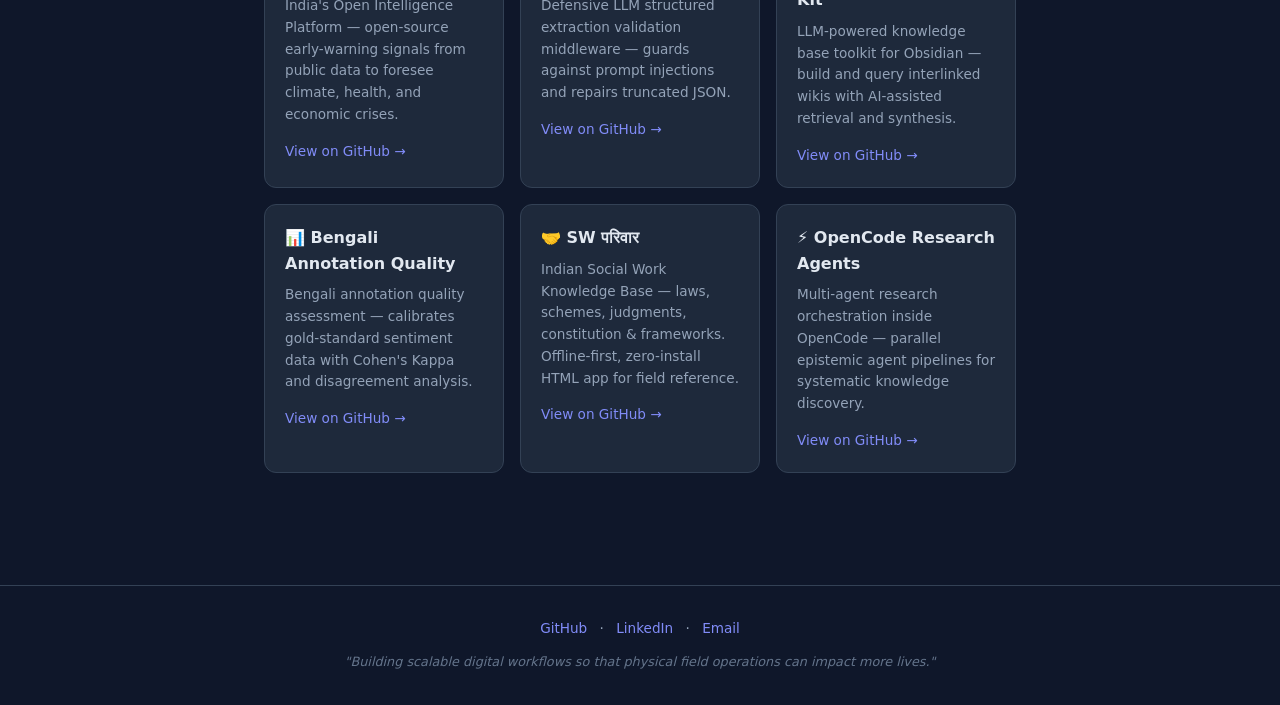
==== commit 0c9736c9: "Add mutablecheck build entry (2026-08-18)" ====
--- a/index.html
+++ b/index.html
@@ -47,6 +47,17 @@
       <div class="build-list">
         <!-- BUILD_ENTRIES_START -->
         <div class="build-item">
+          <div class="build-date">2026-08-18</div>
+          <div class="build-info">
+            <a href="https://github.com/Rituparno-Majumdar/mutablecheck" class="build-name" target="_blank" rel="noopener">mutablecheck</a>
+            <span class="build-desc">Detect mutable default arguments — catch `def f(items=[])` shared-state aliasing where state leaks silently between calls, a signature AI-generated-code footgun</span>
+            <div class="build-links">
+              <span class="domain-tag">✅ Code Quality for AI</span>
+              <a href="../guides/mutablecheck-guide.md" class="guide-link">📖 Guide</a>
+            </div>
+          </div>
+        </div>
+        <div class="build-item">
           <div class="build-date">2026-08-16</div>
           <div class="build-info">
             <a href="https://github.com/Rituparno-Majumdar/shadowcheck" class="build-name" target="_blank" rel="noopener">shadowcheck</a>
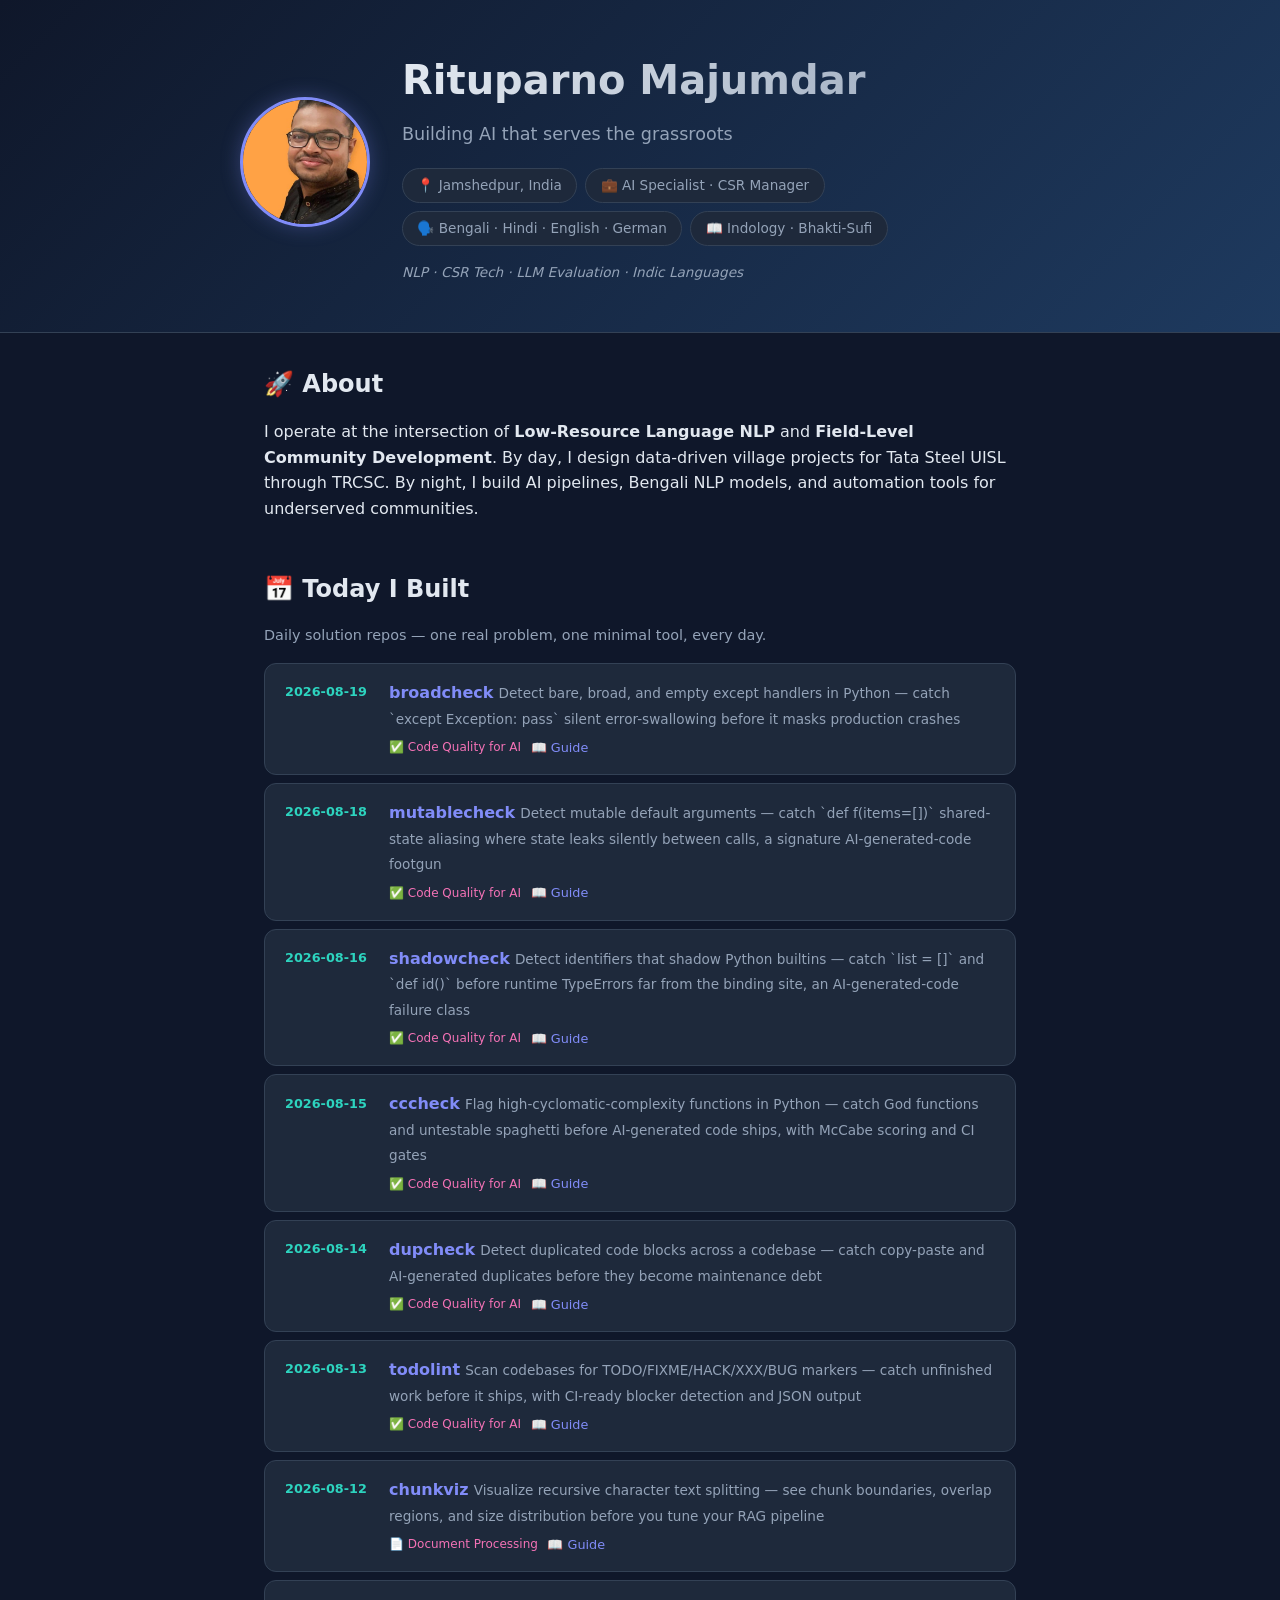
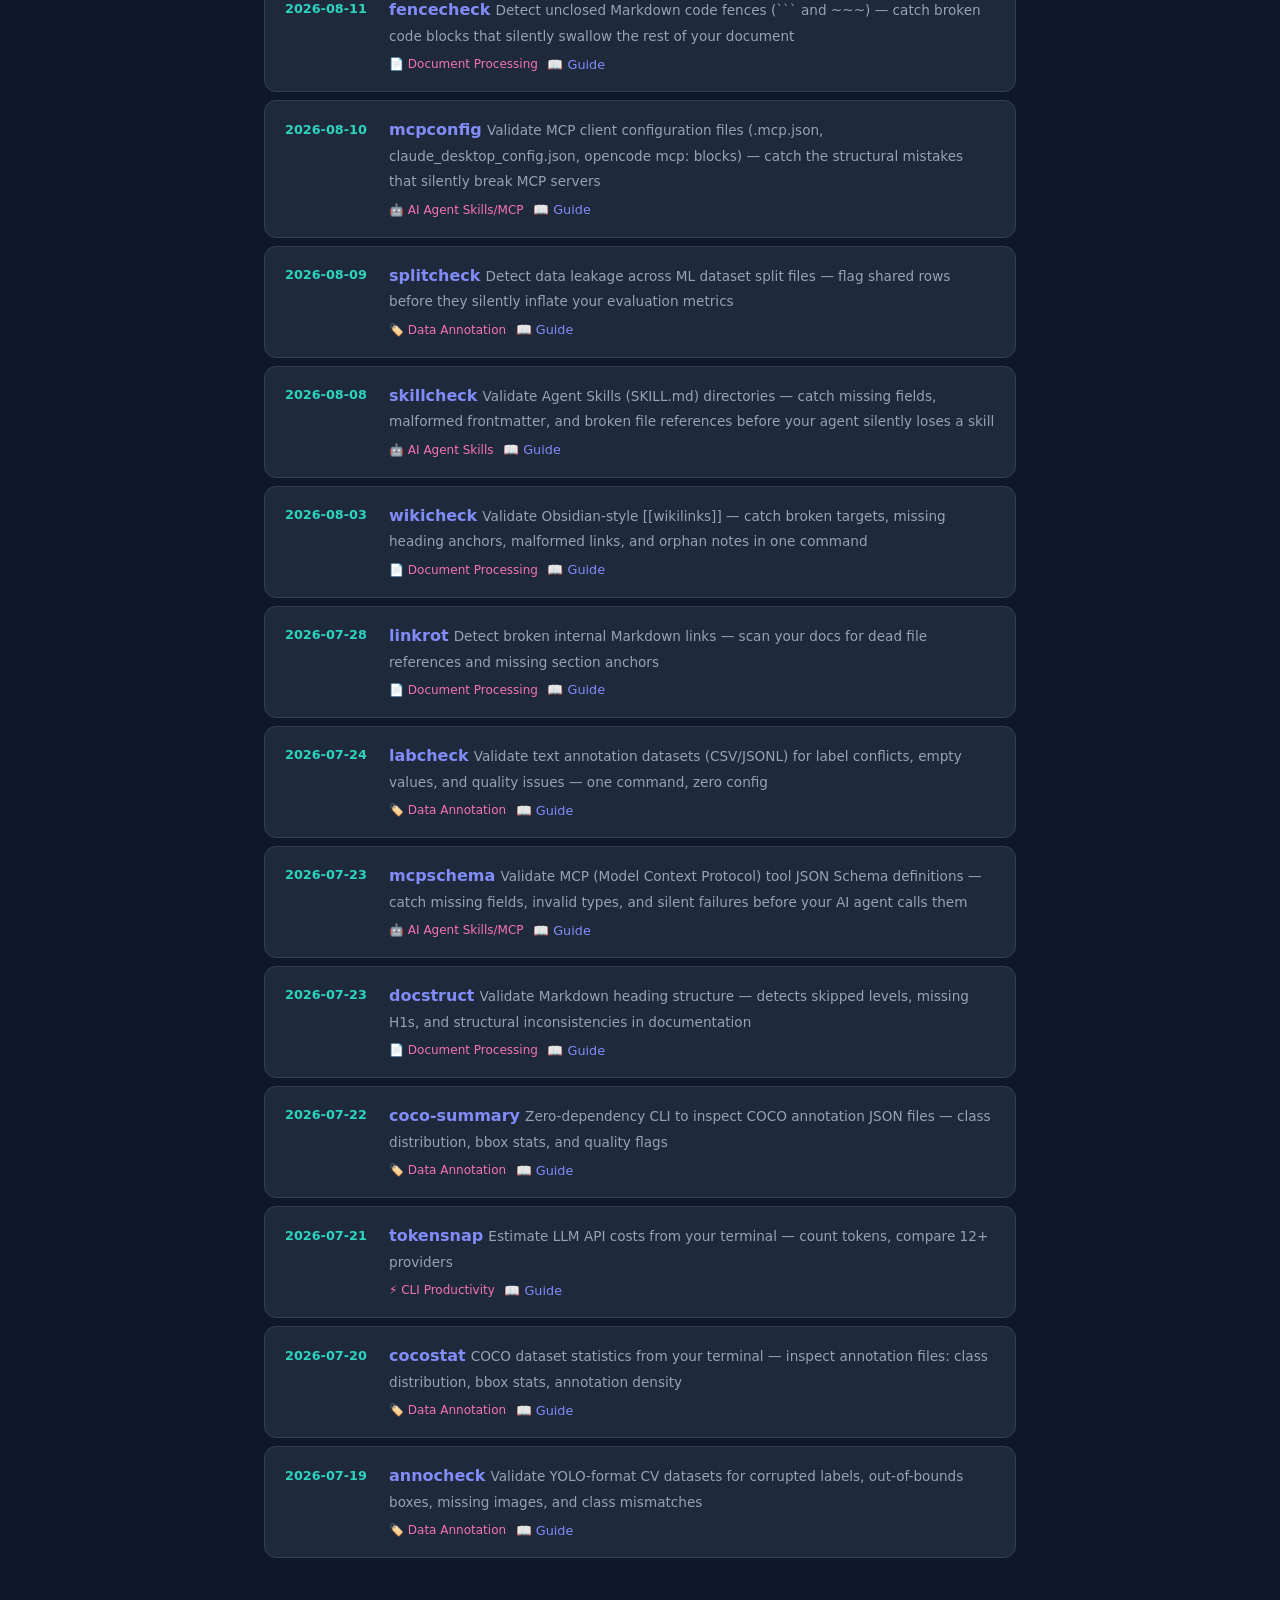
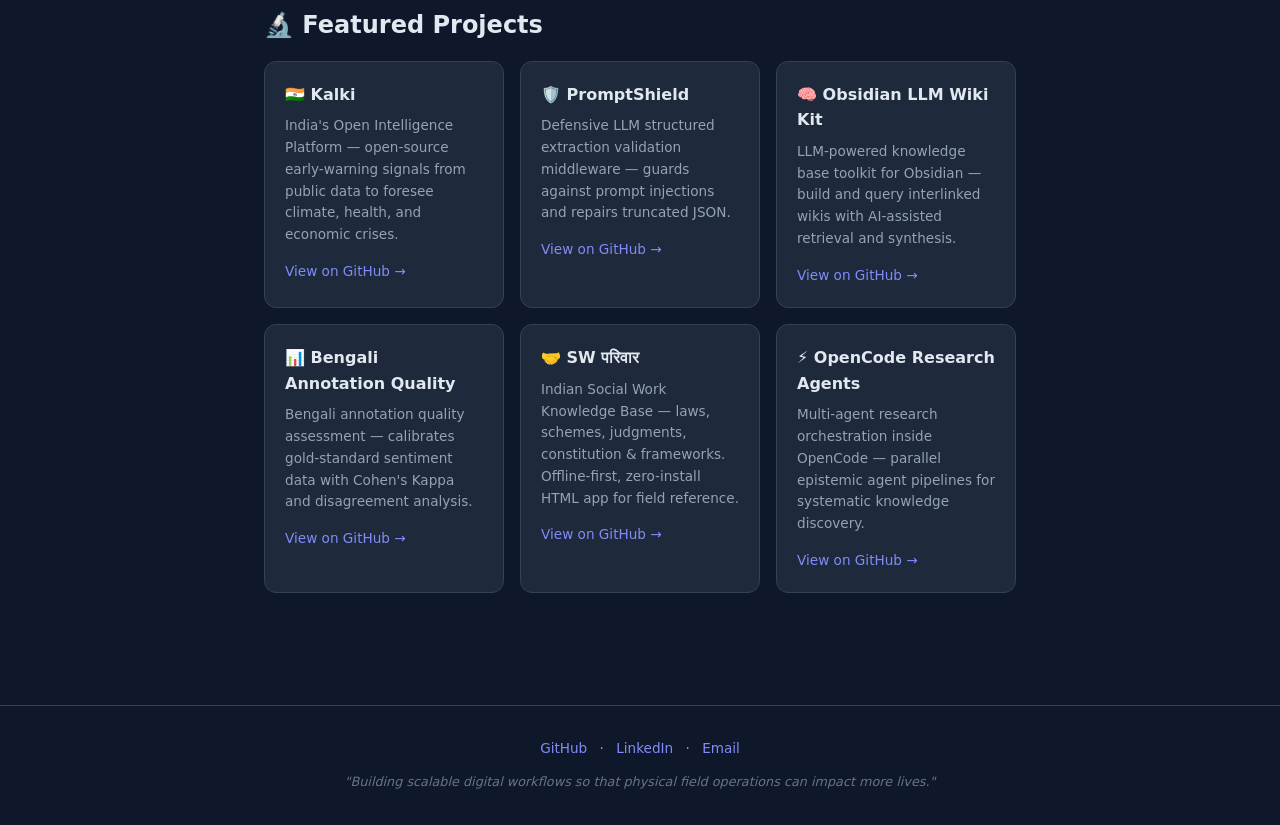
==== commit 4db189be: "Add 2026-08-19 broadcheck build entry + guide" ====
--- a/index.html
+++ b/index.html
@@ -47,6 +47,17 @@
       <div class="build-list">
         <!-- BUILD_ENTRIES_START -->
         <div class="build-item">
+          <div class="build-date">2026-08-19</div>
+          <div class="build-info">
+            <a href="https://github.com/Rituparno-Majumdar/broadcheck" class="build-name" target="_blank" rel="noopener">broadcheck</a>
+            <span class="build-desc">Detect bare, broad, and empty except handlers in Python — catch `except Exception: pass` silent error-swallowing before it masks production crashes</span>
+            <div class="build-links">
+              <span class="domain-tag">✅ Code Quality for AI</span>
+              <a href="../guides/broadcheck-guide.md" class="guide-link">📖 Guide</a>
+            </div>
+          </div>
+        </div>
+        <div class="build-item">
           <div class="build-date">2026-08-18</div>
           <div class="build-info">
             <a href="https://github.com/Rituparno-Majumdar/mutablecheck" class="build-name" target="_blank" rel="noopener">mutablecheck</a>
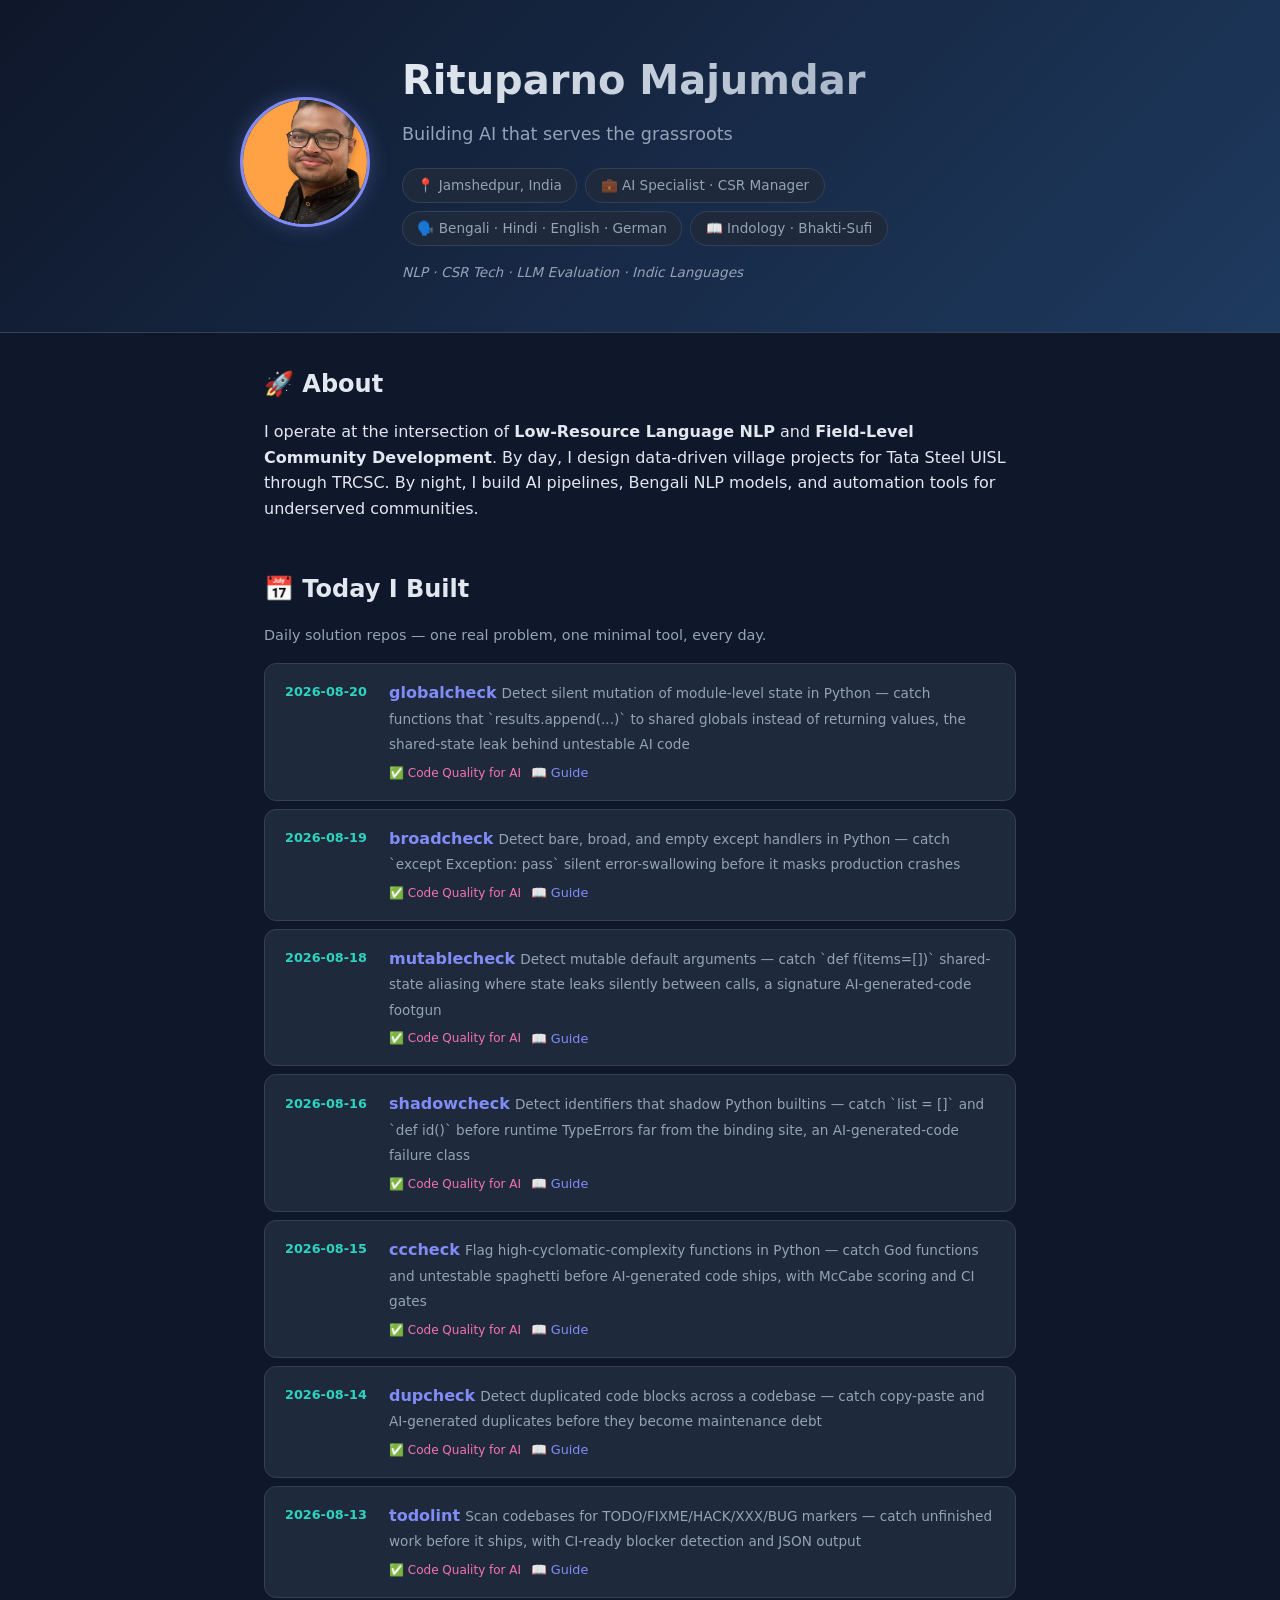
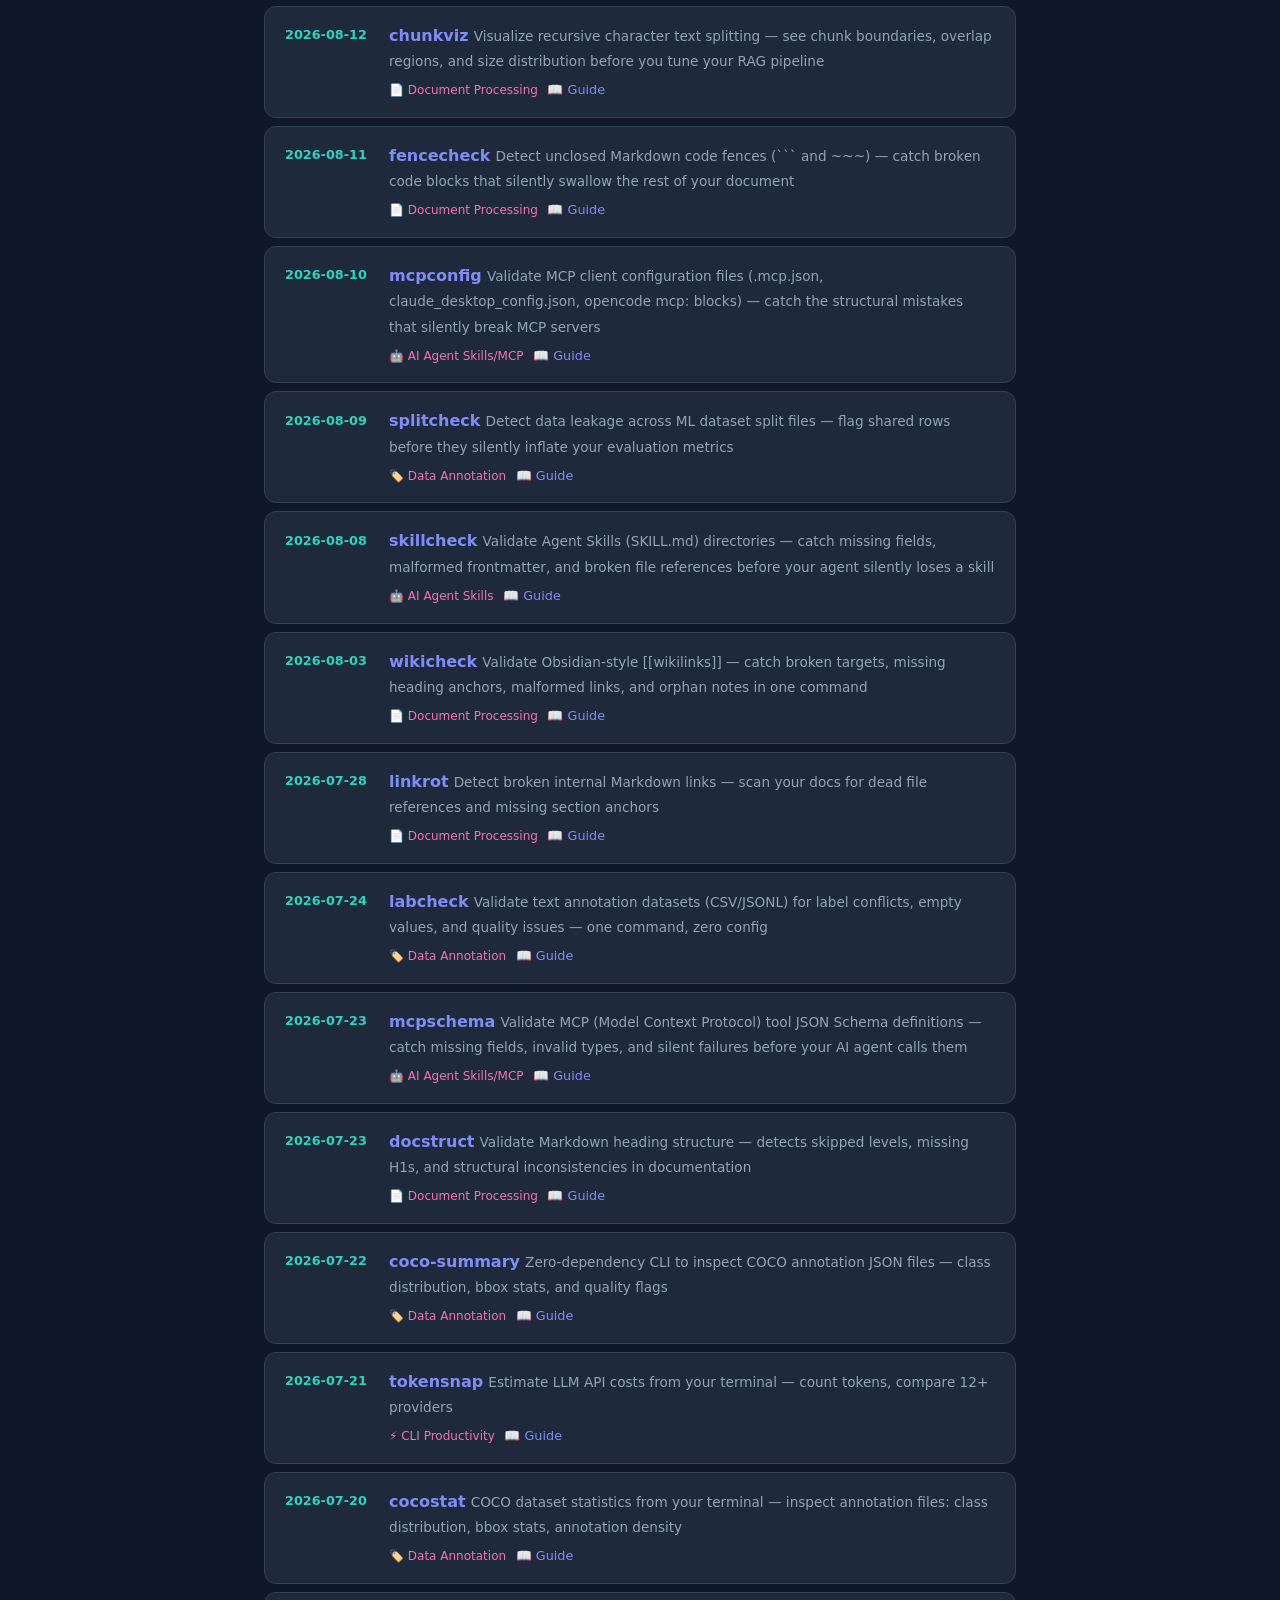
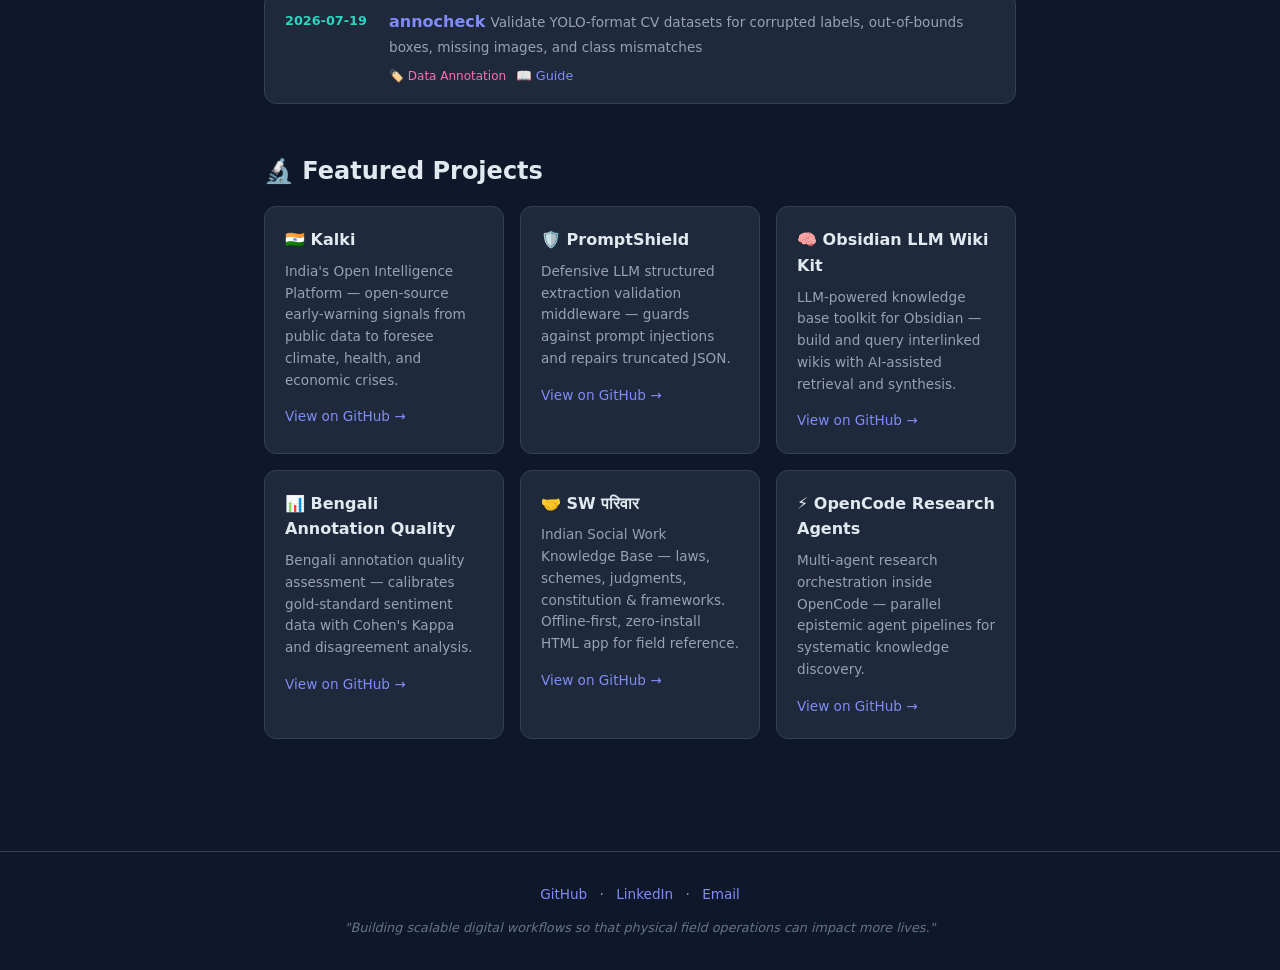
==== commit 404bab71: "Add 2026-08-20 globalcheck build entry + guide" ====
--- a/index.html
+++ b/index.html
@@ -47,6 +47,17 @@
       <div class="build-list">
         <!-- BUILD_ENTRIES_START -->
         <div class="build-item">
+          <div class="build-date">2026-08-20</div>
+          <div class="build-info">
+            <a href="https://github.com/Rituparno-Majumdar/globalcheck" class="build-name" target="_blank" rel="noopener">globalcheck</a>
+            <span class="build-desc">Detect silent mutation of module-level state in Python — catch functions that `results.append(...)` to shared globals instead of returning values, the shared-state leak behind untestable AI code</span>
+            <div class="build-links">
+              <span class="domain-tag">✅ Code Quality for AI</span>
+              <a href="../guides/globalcheck-guide.md" class="guide-link">📖 Guide</a>
+            </div>
+          </div>
+        </div>
+        <div class="build-item">
           <div class="build-date">2026-08-19</div>
           <div class="build-info">
             <a href="https://github.com/Rituparno-Majumdar/broadcheck" class="build-name" target="_blank" rel="noopener">broadcheck</a>
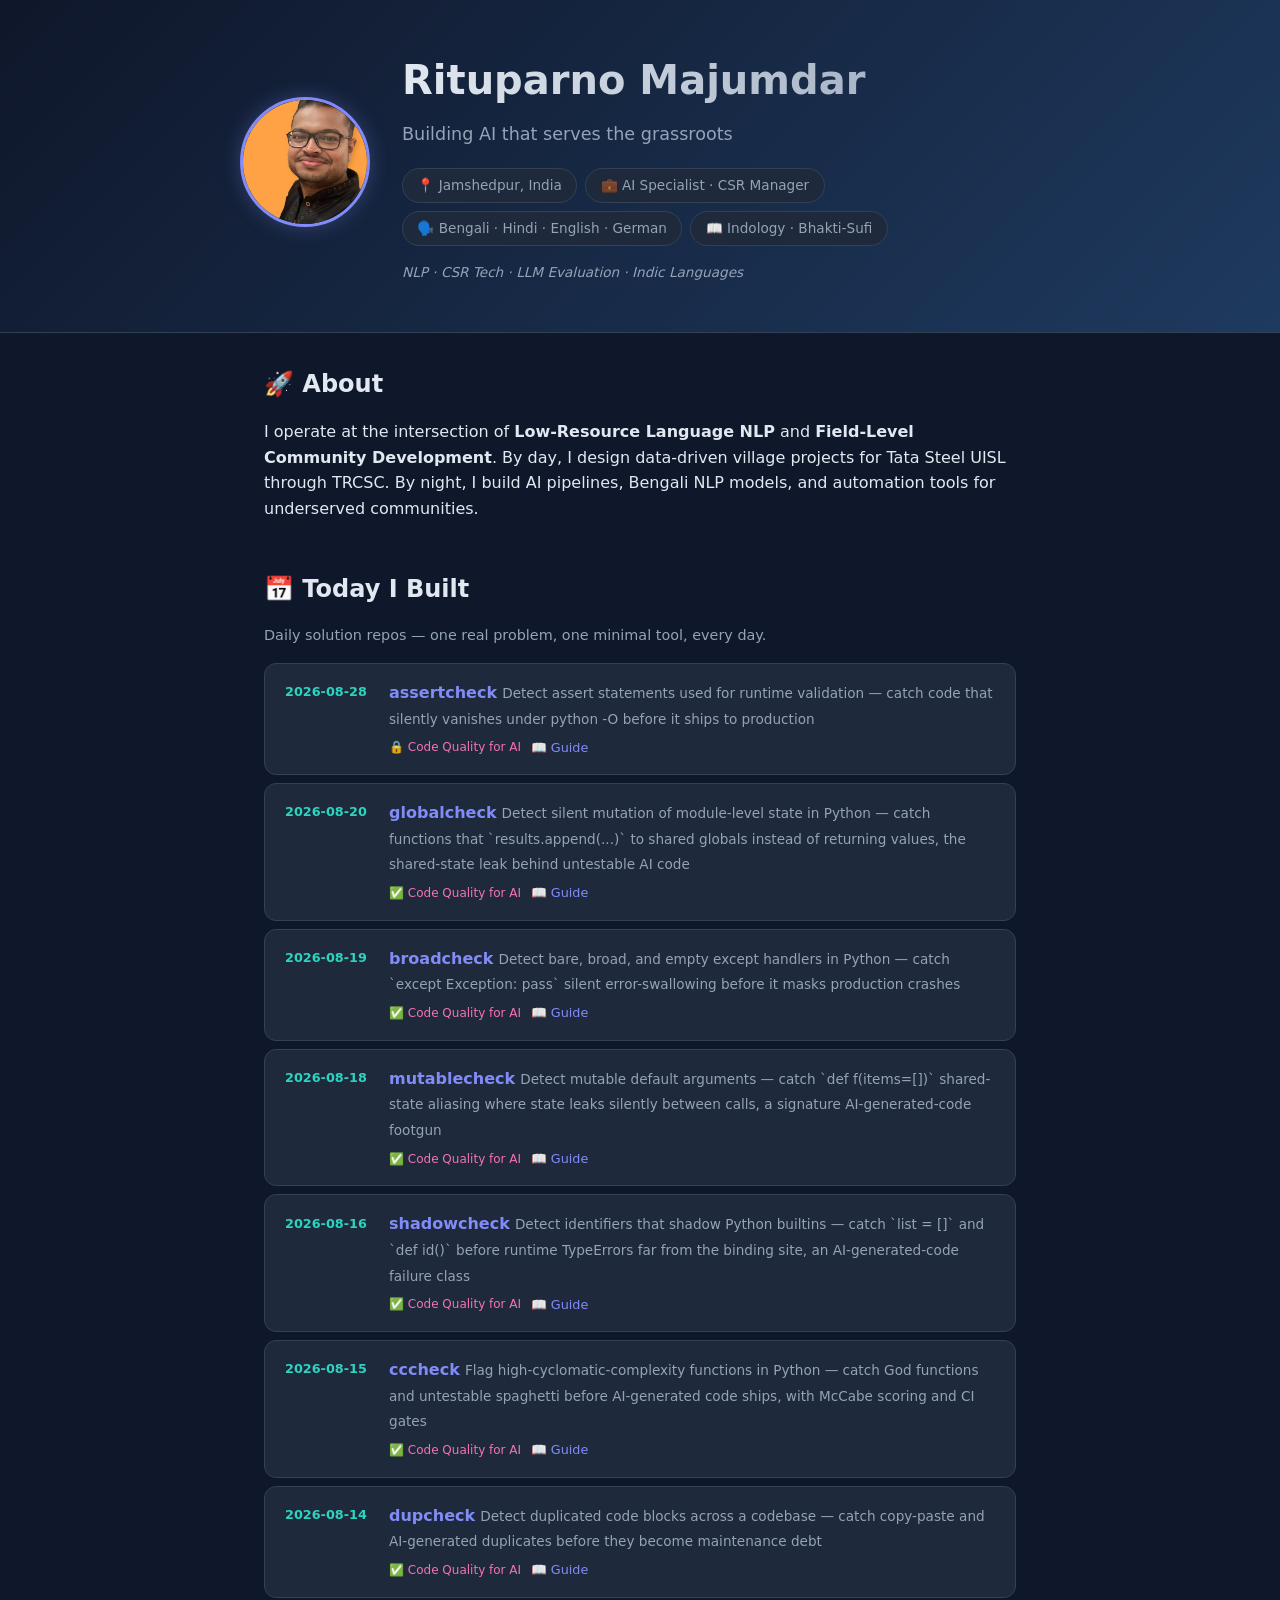
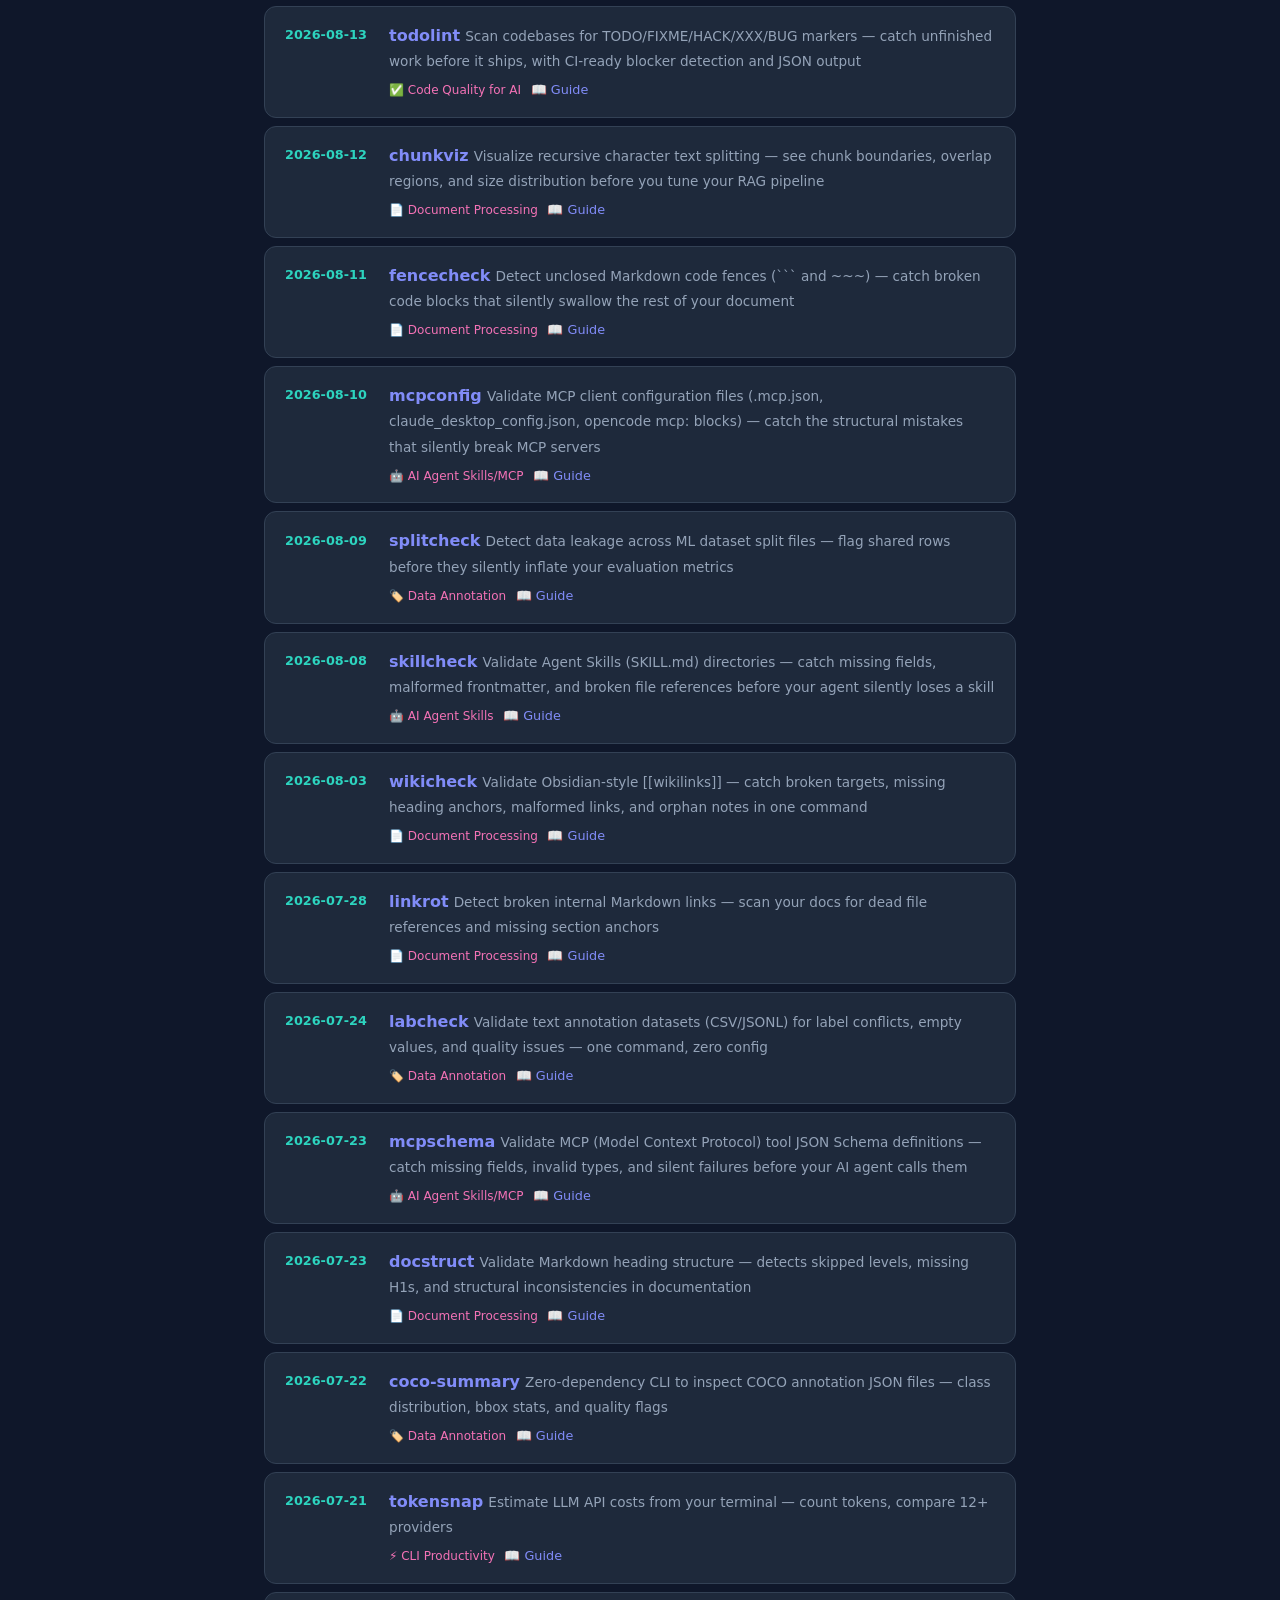
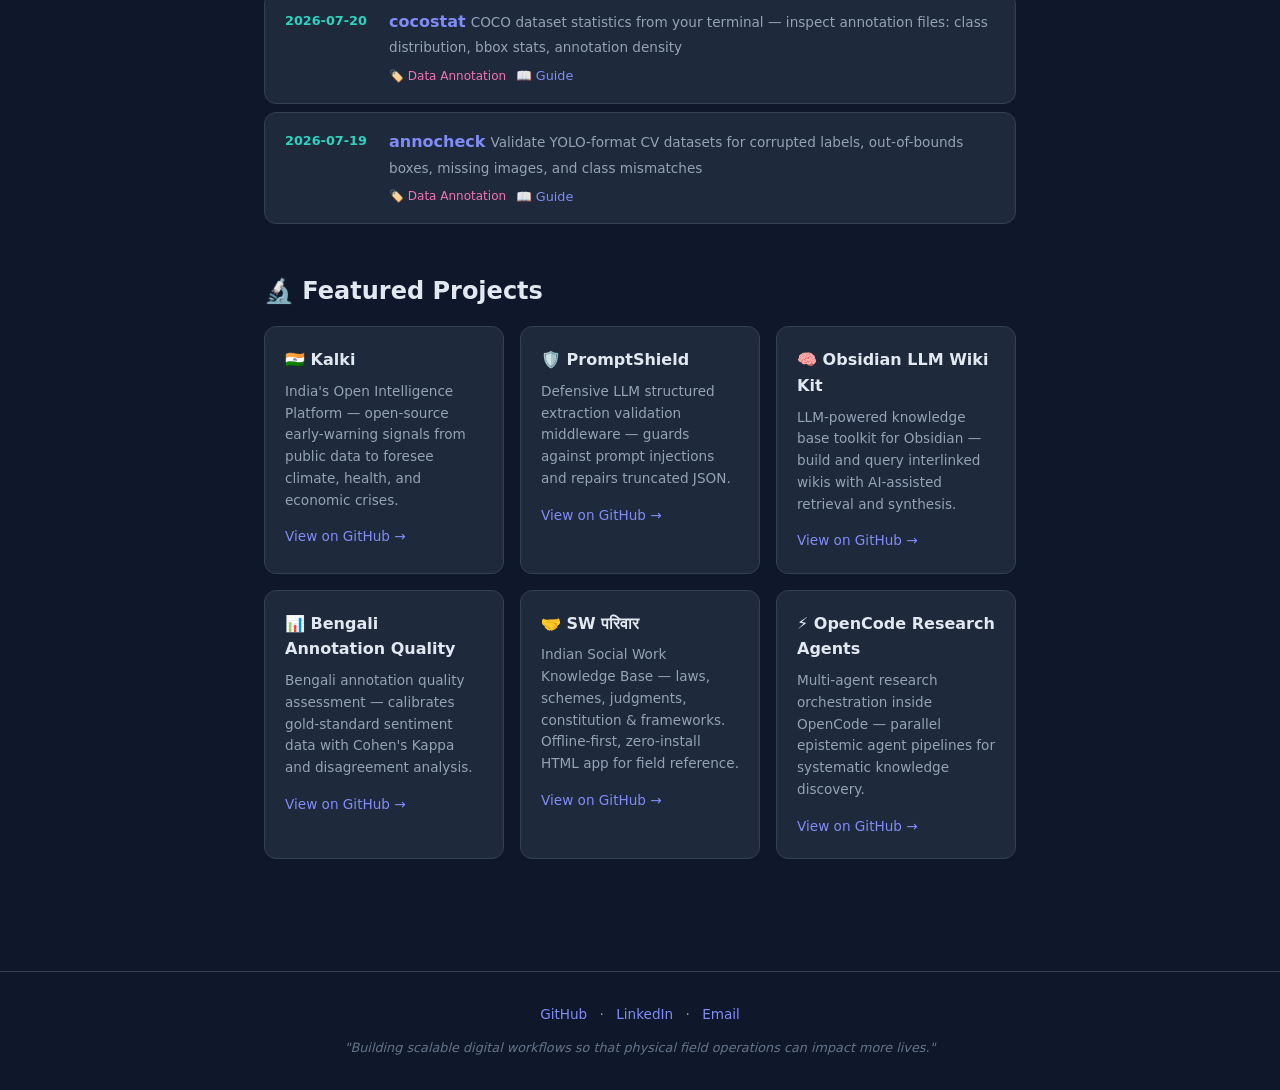
==== commit 44c3964c: "Add assertcheck build entry (2026-08-28) + sync missing guides" ====
--- a/index.html
+++ b/index.html
@@ -47,6 +47,17 @@
       <div class="build-list">
         <!-- BUILD_ENTRIES_START -->
         <div class="build-item">
+          <div class="build-date">2026-08-28</div>
+          <div class="build-info">
+            <a href="https://github.com/Rituparno-Majumdar/assertcheck" class="build-name" target="_blank" rel="noopener">assertcheck</a>
+            <span class="build-desc">Detect assert statements used for runtime validation — catch code that silently vanishes under python -O before it ships to production</span>
+            <div class="build-links">
+              <span class="domain-tag">🔒 Code Quality for AI</span>
+              <a href="../guides/assertcheck-guide.md" class="guide-link">📖 Guide</a>
+            </div>
+          </div>
+        </div>
+        <div class="build-item">
           <div class="build-date">2026-08-20</div>
           <div class="build-info">
             <a href="https://github.com/Rituparno-Majumdar/globalcheck" class="build-name" target="_blank" rel="noopener">globalcheck</a>
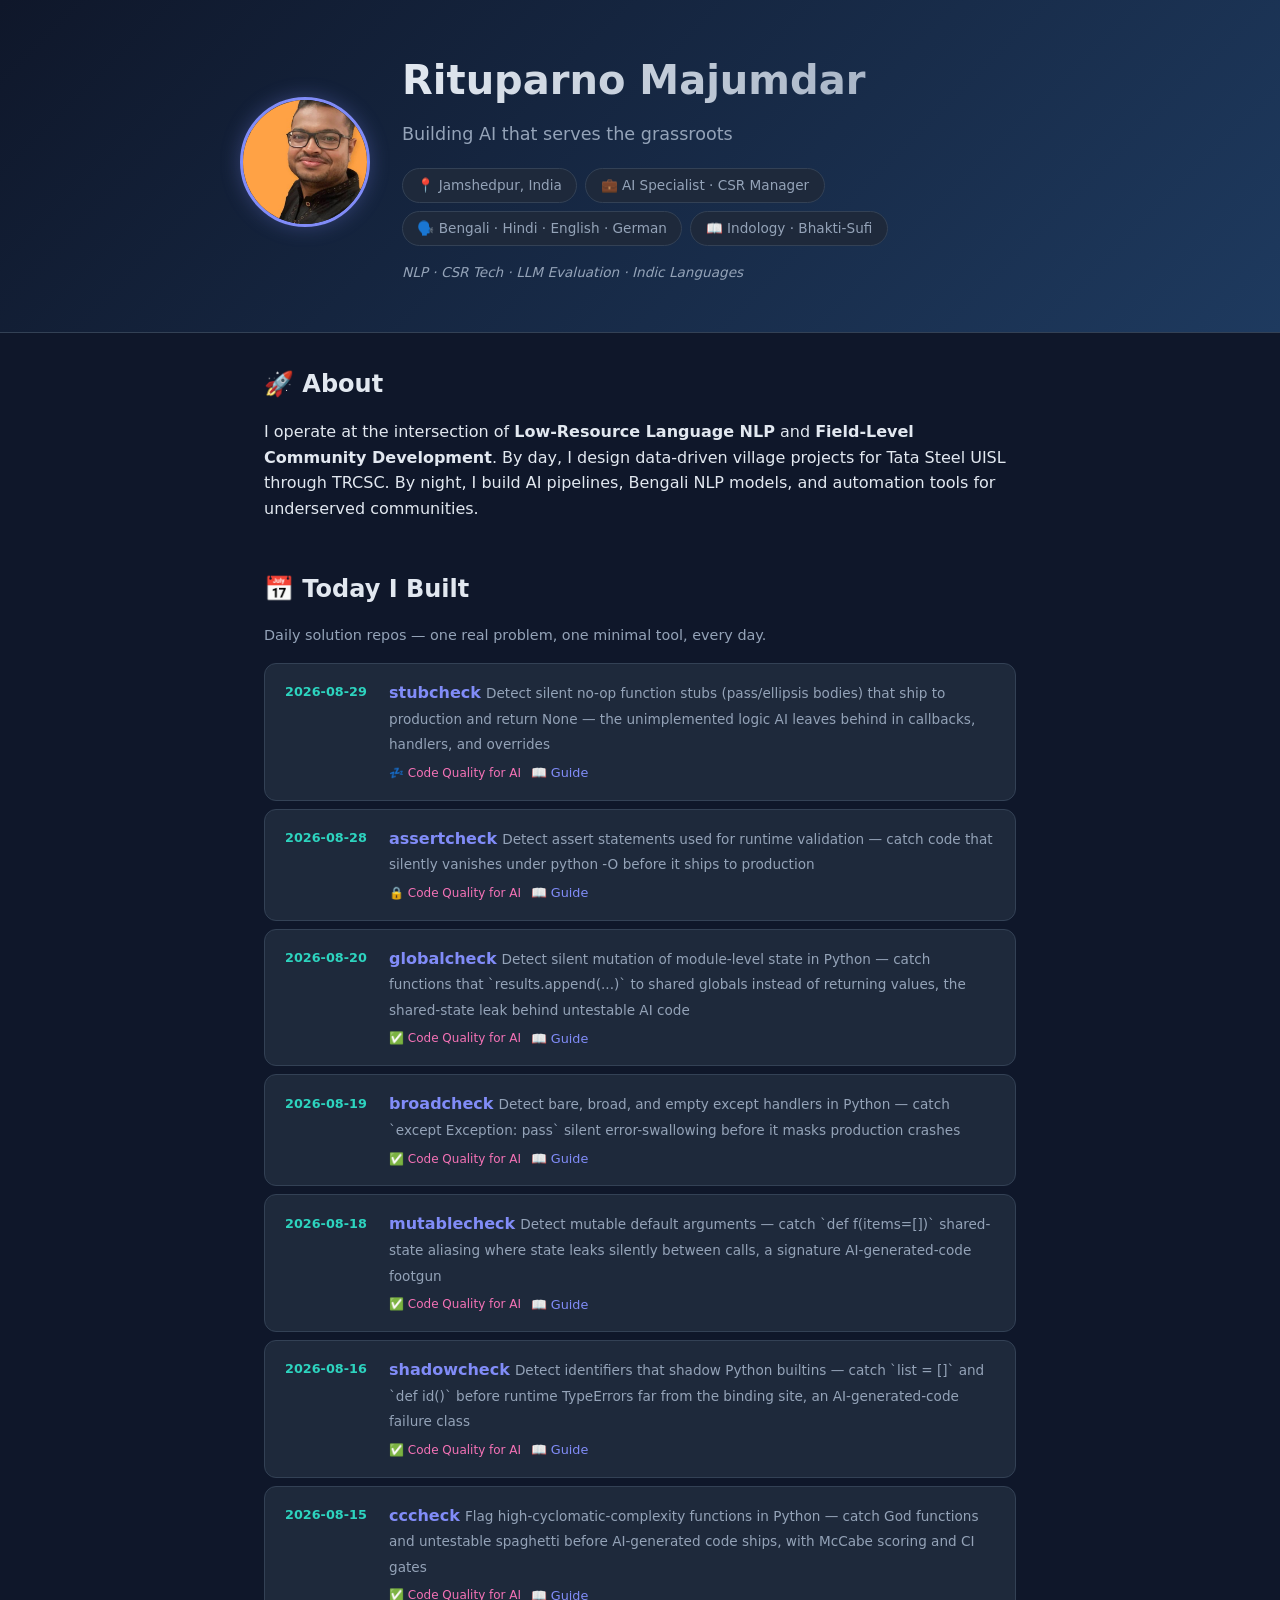
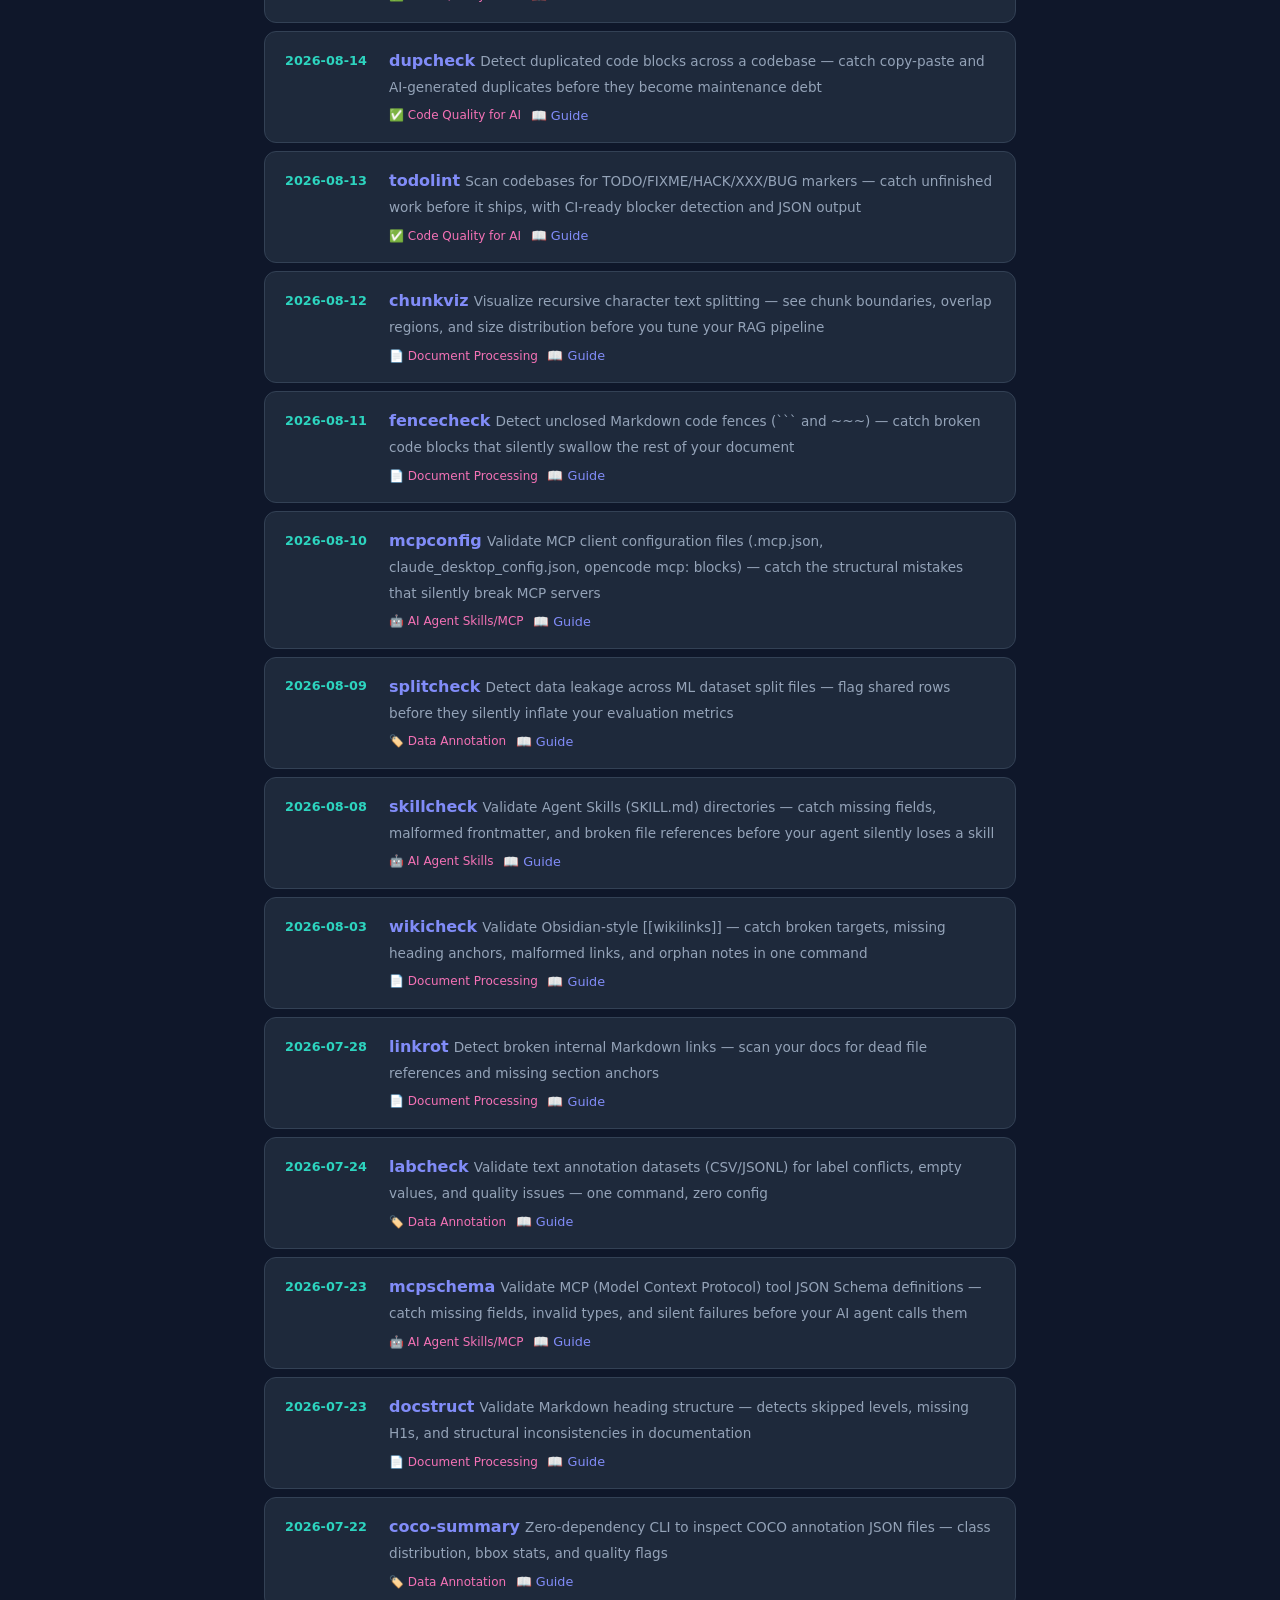
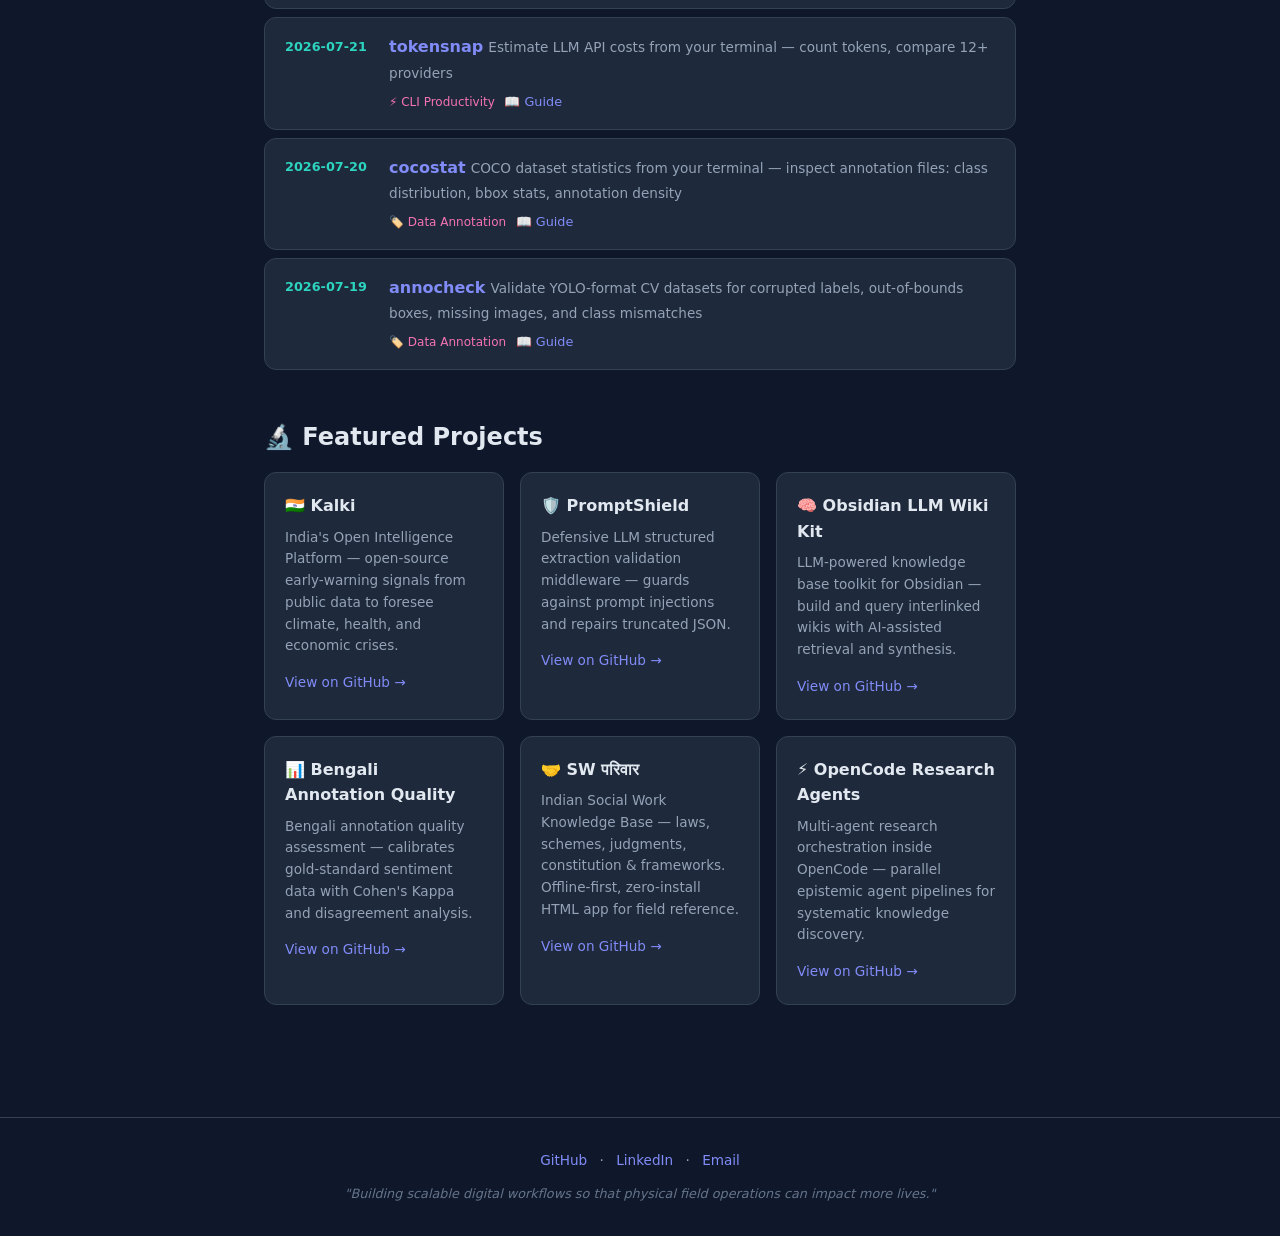
==== commit 69ab1bfd: "Add stubcheck build entry (2026-08-29) + guide" ====
--- a/index.html
+++ b/index.html
@@ -47,6 +47,17 @@
       <div class="build-list">
         <!-- BUILD_ENTRIES_START -->
         <div class="build-item">
+          <div class="build-date">2026-08-29</div>
+          <div class="build-info">
+            <a href="https://github.com/Rituparno-Majumdar/stubcheck" class="build-name" target="_blank" rel="noopener">stubcheck</a>
+            <span class="build-desc">Detect silent no-op function stubs (pass/ellipsis bodies) that ship to production and return None — the unimplemented logic AI leaves behind in callbacks, handlers, and overrides</span>
+            <div class="build-links">
+              <span class="domain-tag">💤 Code Quality for AI</span>
+              <a href="../guides/stubcheck-guide.md" class="guide-link">📖 Guide</a>
+            </div>
+          </div>
+        </div>
+        <div class="build-item">
           <div class="build-date">2026-08-28</div>
           <div class="build-info">
             <a href="https://github.com/Rituparno-Majumdar/assertcheck" class="build-name" target="_blank" rel="noopener">assertcheck</a>
